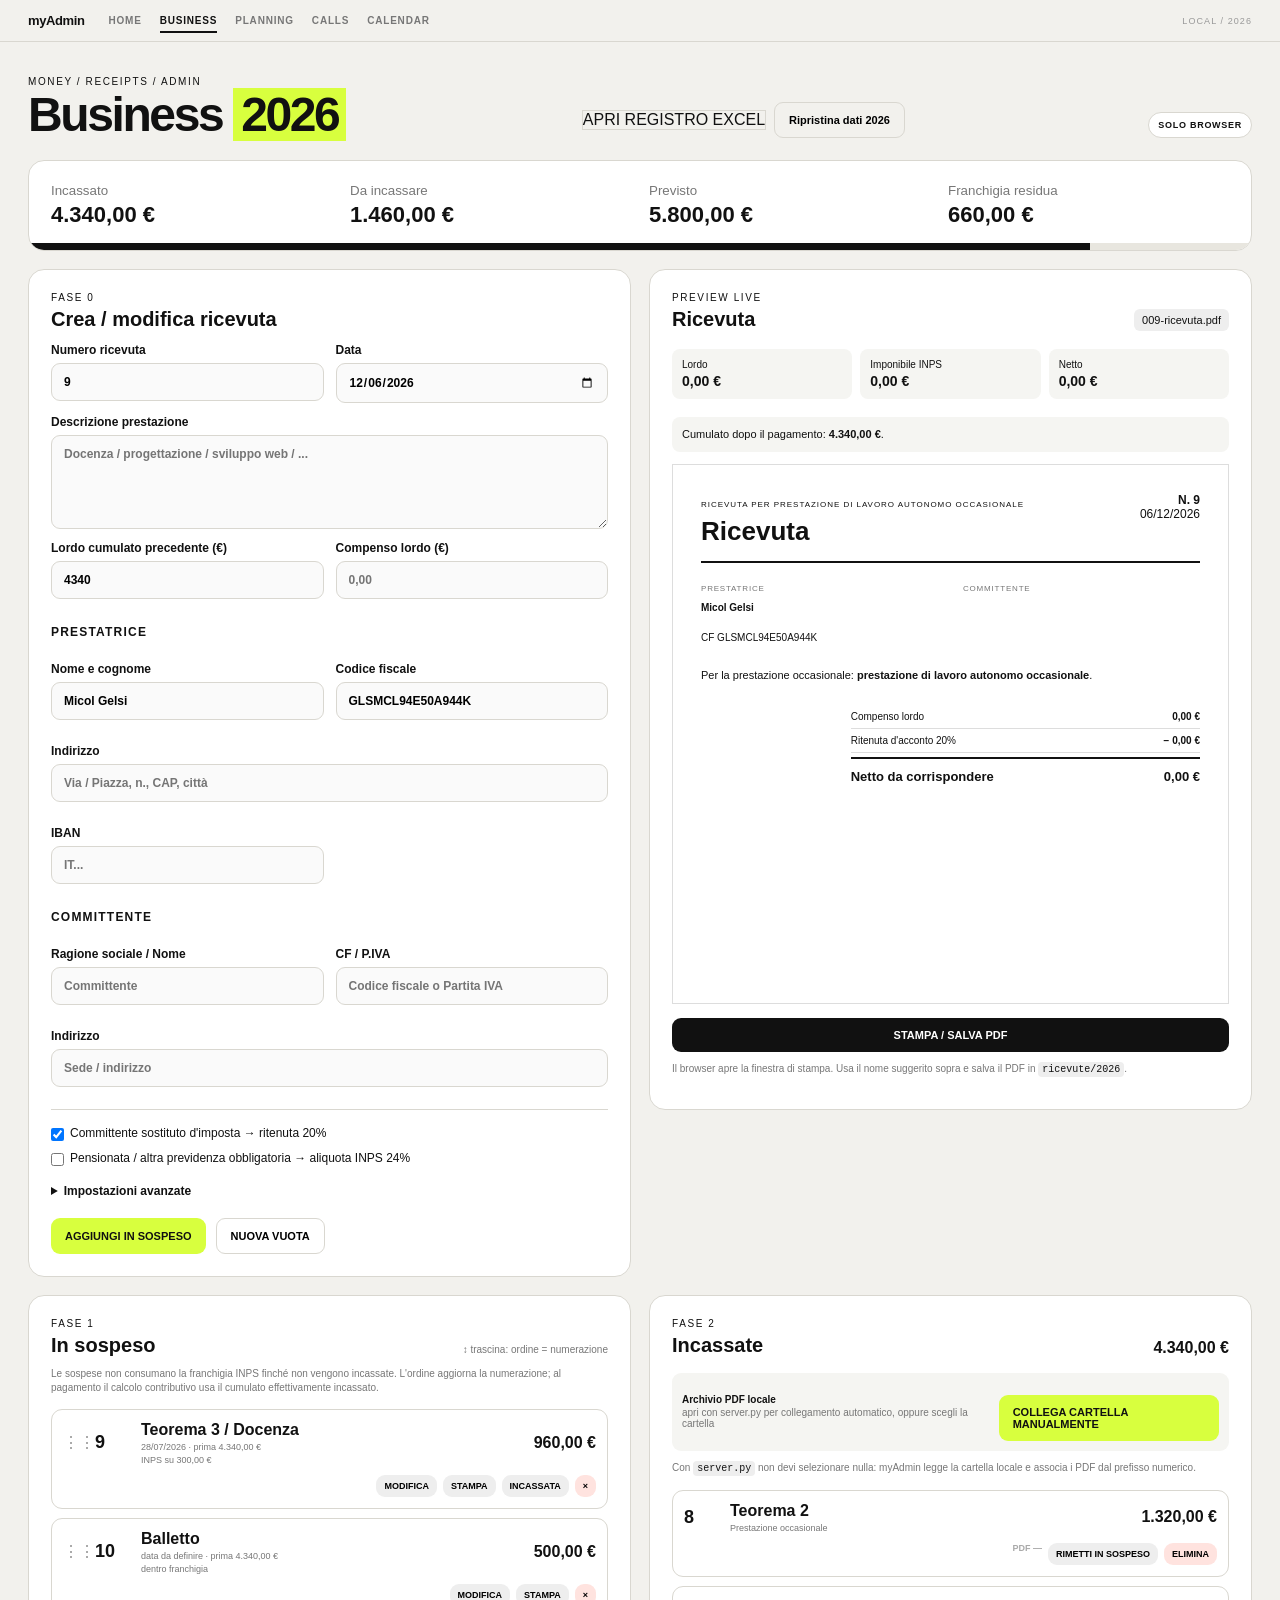
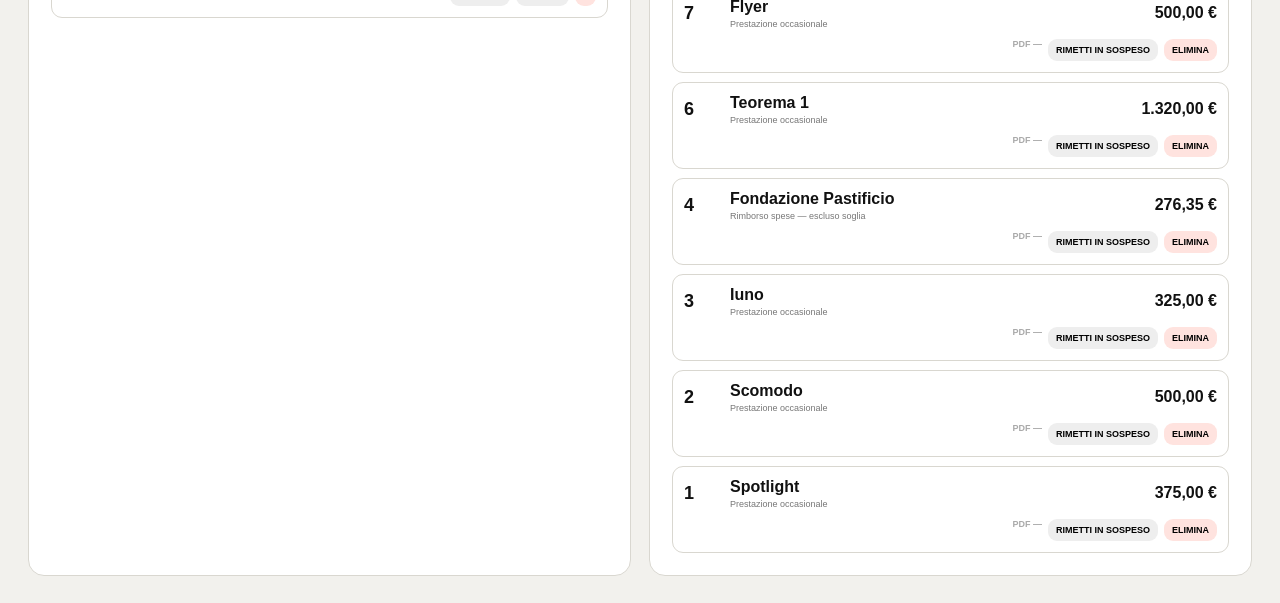
==== business.html @ 53867c33 "Load cash-basis INPS threshold fix" ====
<!doctype html>
<html lang="it">
<head><meta charset="utf-8"><meta name="viewport" content="width=device-width,initial-scale=1"><title>myAdmin — Business</title><link rel="stylesheet" href="style.css"><link rel="stylesheet" href="server.css"><link rel="stylesheet" href="print-fix.css"></head>
<body><main class="app"><header class="topbar page-intro"><div><p class="eyebrow">MONEY / RECEIPTS / ADMIN</p><h1>Business <span>2026</span></h1></div><div class="top-actions"><a class="ghost excel-link" href="/data/registro-2026.xlsx" target="_blank">APRI REGISTRO EXCEL</a><button id="resetYear" class="ghost">Ripristina dati 2026</button></div></header>
<section class="status-card four"><div><small>Incassato</small><strong id="statusPaid">€ 4.340,00</strong></div><div><small>Da incassare</small><strong id="statusPending">€ 1.460,00</strong></div><div><small>Previsto</small><strong id="statusProjected">€ 5.800,00</strong></div><div><small>Franchigia residua</small><strong id="statusResiduo">€ 660,00</strong></div><div class="progress"><i id="progressBar"></i></div></section>
<section class="workspace"><section class="panel form-panel"><div class="section-head"><div><p class="eyebrow">FASE 0</p><h2>Crea / modifica ricevuta</h2></div></div><div class="grid two"><label>Numero ricevuta<input id="numero" type="number" readonly></label><label>Data<input id="data" type="date"></label></div><label>Descrizione prestazione<textarea id="descrizione" rows="5" placeholder="Docenza / progettazione / sviluppo web / ..."></textarea></label><div class="grid two"><label>Lordo cumulato precedente (€)<input id="cumulato" readonly></label><label>Compenso lordo (€)<input id="lordo" inputmode="decimal" placeholder="0,00"></label></div><h3>Prestatrice</h3><div class="grid two"><label>Nome e cognome<input id="mioNome" value="Micol Gelsi"></label><label>Codice fiscale<input id="mioCf" value="GLSMCL94E50A944K"></label><label class="span2">Indirizzo<input id="mioIndirizzo" placeholder="Via / Piazza, n., CAP, città"></label><label>IBAN<input id="iban" placeholder="IT..."></label></div><h3>Committente</h3><div class="grid two"><label>Ragione sociale / Nome<input id="clienteNome" placeholder="Committente"></label><label>CF / P.IVA<input id="clienteCf" placeholder="Codice fiscale o Partita IVA"></label><label class="span2">Indirizzo<input id="clienteIndirizzo" placeholder="Sede / indirizzo"></label></div><div class="switches"><label class="check"><input id="sostituto" type="checkbox" checked><span>Committente sostituto d'imposta → ritenuta 20%</span></label><label class="check"><input id="altraCopertura" type="checkbox"><span>Pensionata / altra previdenza obbligatoria → aliquota INPS 24%</span></label></div><details><summary>Impostazioni avanzate</summary><div class="grid two advanced"><label>Franchigia annua (€)<input id="franchigia" value="5000"></label><label>Aliquota INPS ordinaria (%)<input id="aliquota" value="33,72"></label><label>Quota lavoratrice<select id="quotaLavoratore"><option value="0.3333333333">1/3</option></select></label><label>Ritenuta (%)<input id="ritenutaPerc" value="20"></label></div></details><div class="form-actions"><button id="savePendingBtn" class="secondary">AGGIUNGI IN SOSPESO</button><button id="clearFormBtn" class="ghost">NUOVA VUOTA</button></div></section><aside class="panel preview-panel"><div class="section-head"><div><p class="eyebrow">PREVIEW LIVE</p><h2>Ricevuta</h2></div><span id="suggestedFilename" class="filename"></span></div><div class="calc-strip"><span>Lordo <b id="rLordo">€ 0,00</b></span><span>Imponibile INPS <b id="rImponibile">€ 0,00</b></span><span>Netto <b id="rNetto">€ 0,00</b></span></div><div id="warning" class="warning"></div><div id="receiptPreview" class="receipt-mini"></div><button id="printReceiptBtn" class="primary wide">STAMPA / SALVA PDF</button><p class="microcopy">Il browser apre la finestra di stampa. Usa il nome suggerito sopra e salva il PDF in <code>ricevute/2026</code>.</p></aside></section>
<section class="pipeline"><section class="panel stage-panel"><div class="section-head"><div><p class="eyebrow">FASE 1</p><h2>In sospeso</h2></div><span class="drag-help">↕ trascina: ordine = numerazione</span></div><p class="archive-note">Le sospese non consumano la franchigia INPS finché non vengono incassate. L'ordine aggiorna la numerazione; al pagamento il calcolo contributivo usa il cumulato effettivamente incassato.</p><div id="pendingList" class="pending-list"></div></section><section class="panel stage-panel"><div class="section-head"><div><p class="eyebrow">FASE 2</p><h2>Incassate</h2></div><strong id="totaleRegistro">€ 4.340,00</strong></div><div class="local-pdf-bar"><div><b>Archivio PDF locale</b><span id="pdfFolderStatus">ricerca automatica in ricevute/2026…</span></div><label class="folder-button">COLLEGA CARTELLA MANUALMENTE<input id="pdfFolderInput" type="file" accept="application/pdf,.pdf" webkitdirectory directory multiple hidden></label></div><p class="archive-note">Con <code>server.py</code> non devi selezionare nulla: myAdmin legge la cartella locale e associa i PDF dal prefisso numerico.</p><div id="paidList" class="paid-list"></div></section></section></main><section id="printView" class="print-view"><article id="printPaper"></article></section><script src="nav.js"></script><script src="app.js"></script><script src="fiscal-fix.js"></script><script src="pdf-local.js"></script></body></html>
---- style.css ----
:root{--bg:#f2f1ed;--paper:#fff;--ink:#111;--muted:#777;--line:#d9d7d0;--acid:#d8ff3e;--danger:#ff5b4d}*{box-sizing:border-box}body{margin:0;background:var(--bg);color:var(--ink);font-family:Arial,Helvetica,sans-serif}button,input,textarea,select{font:inherit}.global-nav{position:sticky;top:0;z-index:100;display:grid;grid-template-columns:auto 1fr auto;align-items:center;gap:24px;padding:13px 28px;border-bottom:1px solid var(--line);background:rgba(242,241,237,.96);backdrop-filter:blur(14px)}.global-brand{font-size:13px;font-weight:900;letter-spacing:-.03em;color:var(--ink);text-decoration:none}.global-nav nav{display:flex;gap:18px}.global-nav nav a{position:relative;color:#777;text-decoration:none;font-size:10px;font-weight:800;letter-spacing:.08em}.global-nav nav a:hover,.global-nav nav a.active{color:#111}.global-nav nav a.active:after{content:"";position:absolute;left:0;right:0;bottom:-7px;height:2px;background:#111}.global-status{font-size:9px;color:#999;letter-spacing:.12em}.app{max-width:1380px;margin:auto;padding:28px}.topbar,.section-head{display:flex;justify-content:space-between;align-items:flex-end;gap:20px}.topbar{margin-bottom:22px}.page-intro{padding-top:6px}.eyebrow{font-size:10px;letter-spacing:.16em;margin:0 0 5px}.topbar h1{font-size:48px;line-height:.95;margin:0;letter-spacing:-.05em}.topbar h1 span{background:var(--acid);padding:0 8px}h2{font-size:20px;margin:0}h3{font-size:12px;text-transform:uppercase;letter-spacing:.1em;margin:26px 0 11px}.panel,.status-card{background:var(--paper);border:1px solid var(--line);border-radius:16px;padding:22px}.status-card{display:grid;grid-template-columns:repeat(4,1fr);gap:18px;margin-bottom:18px;position:relative;overflow:hidden}.status-card small{display:block;color:var(--muted);margin-bottom:4px}.status-card strong{font-size:22px}.progress{position:absolute;left:0;right:0;bottom:0;height:7px;background:#e8e6df}.progress i{display:block;height:100%;background:#111}.workspace{display:grid;grid-template-columns:1fr 1fr;gap:18px;align-items:start}.pipeline{display:grid;grid-template-columns:1fr 1fr;gap:18px;margin-top:18px}.grid{display:grid;gap:12px}.grid.two{grid-template-columns:1fr 1fr}.span2{grid-column:1/-1}label{display:flex;flex-direction:column;gap:6px;font-size:12px;font-weight:700;margin-top:12px}input,textarea,select{width:100%;border:1px solid var(--line);border-radius:9px;background:#fafafa;padding:11px 12px;outline:none}input:focus,textarea:focus,select:focus{border-color:#111;background:#fff}.switches{display:grid;gap:10px;margin-top:22px;padding-top:16px;border-top:1px solid var(--line)}.check{flex-direction:row;align-items:flex-start;font-weight:400;margin:0}.check input{width:auto;margin:2px 0 0}details{margin-top:18px}summary{cursor:pointer;font-size:12px;font-weight:700}.advanced{margin-top:12px}.form-actions{display:flex;gap:10px;margin-top:20px}button,.folder-button{border:0;border-radius:9px;padding:11px 14px;cursor:pointer;font-weight:800;font-size:11px}.primary{background:#111;color:#fff}.secondary,.folder-button{background:var(--acid);color:#111}.ghost{background:transparent;border:1px solid var(--line)}.wide{width:100%;margin-top:14px}.filename{font-size:11px;background:#eee;padding:5px 8px;border-radius:6px}.calc-strip{display:grid;grid-template-columns:repeat(3,1fr);gap:8px;margin:18px 0}.calc-strip span{background:#f5f5f2;border-radius:8px;padding:10px;font-size:10px}.calc-strip b{display:block;font-size:14px;margin-top:3px}.warning{font-size:11px;line-height:1.4;background:#f5f5f2;padding:10px;border-radius:8px;margin-bottom:12px}.warning.attention{background:#fff0ee}.receipt-mini{background:#fff;border:1px solid #ddd;min-height:540px;padding:28px;transform-origin:top left}.receipt-mini .r-head h1{font-size:26px}.r-head{display:flex;justify-content:space-between;gap:30px;border-bottom:2px solid #111;padding-bottom:14px;margin-bottom:20px}.r-head small{font-size:8px;letter-spacing:.12em}.r-head h1{margin:5px 0 0}.r-head .num{text-align:right;font-size:12px}.r-columns{display:grid;grid-template-columns:1fr 1fr;gap:25px;margin-bottom:22px}.r-box{font-size:10px;line-height:1.5}.r-box small{display:block;color:#777;text-transform:uppercase;font-size:8px;letter-spacing:.1em;margin-bottom:5px}.r-desc{font-size:11px;line-height:1.5;margin:22px 0}.r-calc{margin-left:auto;width:70%;font-size:10px}.r-row{display:flex;justify-content:space-between;gap:16px;padding:6px 0;border-bottom:1px solid #ddd}.r-row.total{font-size:13px;font-weight:700;border-top:2px solid #111;border-bottom:0;margin-top:4px;padding-top:10px}.r-note{margin-top:28px;font-size:9px;line-height:1.45;color:#444}.r-sign{margin-top:45px;display:flex;justify-content:flex-end}.r-sign div{width:200px;border-top:1px solid #111;padding-top:7px;text-align:center;font-size:9px}.microcopy,.archive-note,.drag-help{font-size:10px;color:var(--muted);line-height:1.4}.microcopy code,.archive-note code{background:#eee;color:#111;padding:2px 4px;border-radius:4px}.stage-panel{min-height:420px}.pending-list,.paid-list{display:grid;gap:9px;margin-top:14px}.flow-card{display:grid;grid-template-columns:22px 36px minmax(0,1fr) auto;gap:10px;align-items:center;border:1px solid var(--line);border-radius:11px;padding:11px;background:#fff}.paid-card{grid-template-columns:36px minmax(0,1fr) auto}.drag-handle{cursor:grab;color:#999}.flow-num{font-size:18px;font-weight:900}.flow-main{min-width:0}.flow-main b,.flow-main small{display:block}.flow-main small{font-size:9px;color:var(--muted);margin-top:3px;white-space:nowrap;overflow:hidden;text-overflow:ellipsis}.flow-money{font-weight:900}.flow-actions{grid-column:3/-1;display:flex;flex-wrap:wrap;justify-content:flex-end;gap:6px}.paid-card .flow-actions{grid-column:2/-1}.mini{padding:6px 8px;font-size:9px;background:#eee}.mini.danger{background:#ffe3df}.dragging{opacity:.4}.local-pdf-bar{display:flex;justify-content:space-between;align-items:center;gap:15px;margin:16px 0 8px;padding:10px;background:#f5f5f2;border-radius:9px}.local-pdf-bar b,.local-pdf-bar span{display:block;font-size:10px}.local-pdf-bar span{color:var(--muted);margin-top:2px}.pdf-slot,.pdf-link{font-size:9px;font-weight:800}.pdf-link{display:inline-block;background:var(--acid);color:#111;text-decoration:none;border-radius:6px;padding:6px 8px}.missing{color:#aaa}.print-view{display:none}.empty{color:var(--muted);font-size:11px}.home-app{min-height:calc(100vh - 45px);display:grid;grid-template-rows:auto 1fr}.home-hero{padding:64px 0 30px;max-width:1000px}.home-hero h1{font-size:clamp(64px,11vw,160px);line-height:.78;letter-spacing:-.075em;margin:0}.home-hero p{max-width:560px;font-size:15px;line-height:1.45;margin:28px 0 0;color:#555}.home-grid{display:grid;grid-template-columns:1fr 1fr;gap:16px;align-items:stretch}.home-card{min-height:270px;background:#fff;border:1px solid var(--line);border-radius:18px;padding:22px;display:flex;flex-direction:column;justify-content:space-between}.home-card h2{font-size:34px;letter-spacing:-.04em}.home-card p{font-size:13px;line-height:1.45;color:#555}.home-card-links{display:flex;gap:8px;flex-wrap:wrap}.home-card-links a{color:#111;text-decoration:none;border:1px solid var(--line);border-radius:999px;padding:7px 10px;font-size:9px;font-weight:800}.oracle{background:#111;color:#fff}.oracle .eyebrow,.oracle p{color:#b9b9b9}.oracle-quote{font-size:28px!important;line-height:1.1!important;letter-spacing:-.035em;color:#fff!important;max-width:720px}.oracle button{align-self:flex-start;background:var(--acid);color:#111}.oracle-note{font-size:9px!important}.home-wide{grid-column:1/-1;min-height:220px}@media(max-width:1000px){.workspace,.pipeline{grid-template-columns:1fr}.status-card{grid-template-columns:1fr 1fr}.global-nav{grid-template-columns:1fr auto}.global-status{display:none}.home-grid{grid-template-columns:1fr}.home-wide{grid-column:auto}}@media(max-width:650px){.app{padding:14px}.global-nav{padding:12px 14px;gap:12px}.global-nav nav{gap:10px;overflow:auto}.global-nav nav a{font-size:9px}.grid.two,.status-card{grid-template-columns:1fr}.topbar h1{font-size:38px}.flow-card,.paid-card{grid-template-columns:26px 1fr auto}.drag-handle{display:none}.flow-actions,.paid-card .flow-actions{grid-column:1/-1;justify-content:flex-start}.r-columns{grid-template-columns:1fr}.r-calc{width:100%}.home-hero{padding-top:38px}.home-hero h1{font-size:68px}.oracle-quote{font-size:22px!important}}@media print{body *{visibility:hidden!important}.print-view,.print-view *{visibility:visible!important}.print-view{display:block!important;position:absolute;inset:0;background:#fff}.print-view #printPaper{width:210mm;min-height:297mm;padding:20mm;margin:0 auto;background:#fff}.print-view .r-head h1{font-size:30px}.print-view .r-box{font-size:12px}.print-view .r-desc{font-size:13px}.print-view .r-calc{font-size:12px}.print-view .r-note{font-size:10px}@page{size:A4;margin:0}}
---- server.css ----
.top-actions{display:flex;align-items:center;gap:8px;flex-wrap:wrap}.excel-link{display:inline-flex;align-items:center;text-decoration:none;color:inherit}.server-badge{display:inline-flex;align-items:center;margin-left:8px;padding:7px 9px;border:1px solid var(--line,#d9d7d0);border-radius:999px;font-size:9px;font-weight:800;letter-spacing:.08em;background:#fff}.server-badge.online{background:var(--acid,#d8ff3e);border-color:#111}.folder-button.fallback-only{opacity:.55}@media(max-width:800px){.topbar{align-items:flex-start;gap:14px}.top-actions{justify-content:flex-end}.excel-link{font-size:10px}}
---- print-fix.css ----
@media print {
  html,
  body {
    width: 210mm !important;
    min-height: 0 !important;
    height: auto !important;
    margin: 0 !important;
    padding: 0 !important;
    background: #fff !important;
    overflow: visible !important;
  }

  /* In stampa deve esistere nel layout SOLO la ricevuta. */
  body > * {
    display: none !important;
  }

  body > .print-view {
    display: block !important;
    visibility: visible !important;
    position: static !important;
    width: 210mm !important;
    margin: 0 !important;
    padding: 0 !important;
    background: #fff !important;
  }

  .print-view,
  .print-view * {
    visibility: visible !important;
  }

  .print-view #printPaper {
    display: block !important;
    box-sizing: border-box !important;
    width: 210mm !important;
    min-height: 297mm !important;
    margin: 0 !important;
    padding: 20mm !important;
    background: #fff !important;
    page-break-before: avoid !important;
    page-break-after: avoid !important;
    break-before: avoid-page !important;
    break-after: avoid-page !important;
  }

  @page {
    size: A4;
    margin: 0;
  }
}
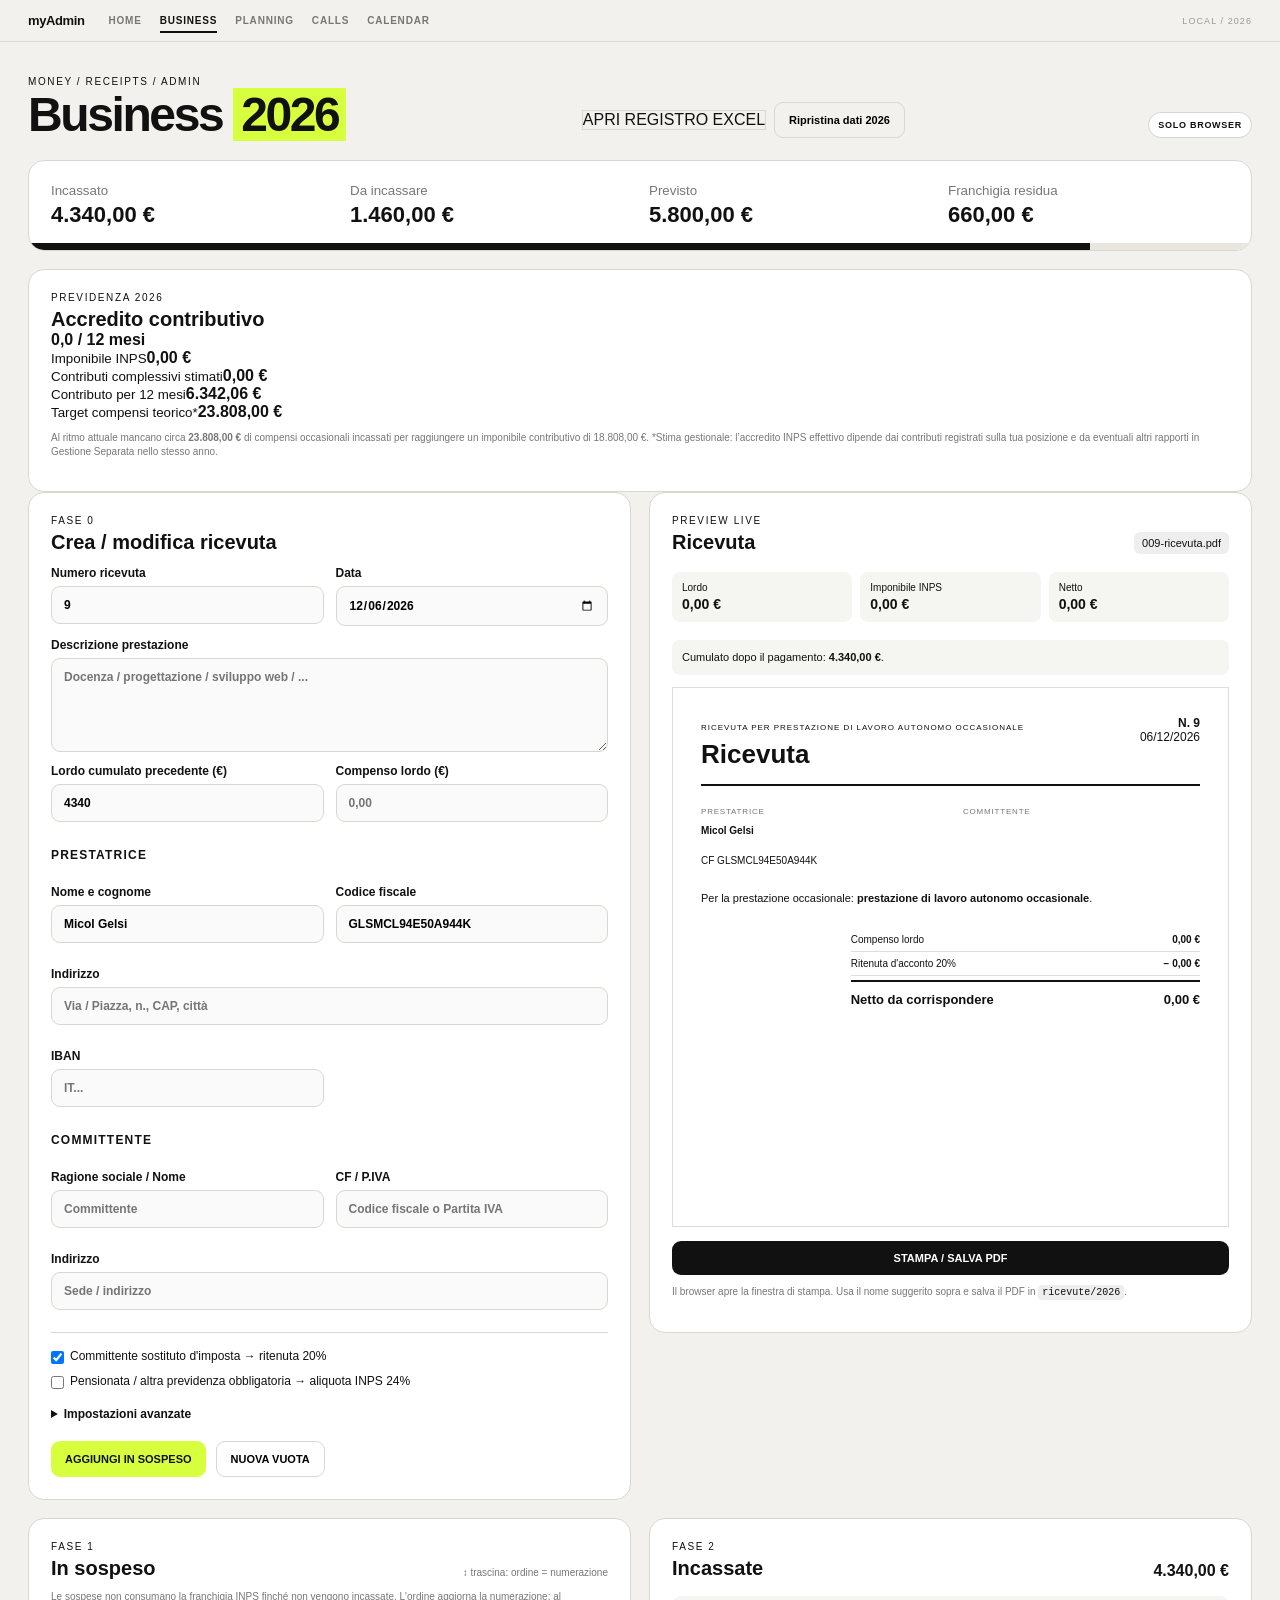
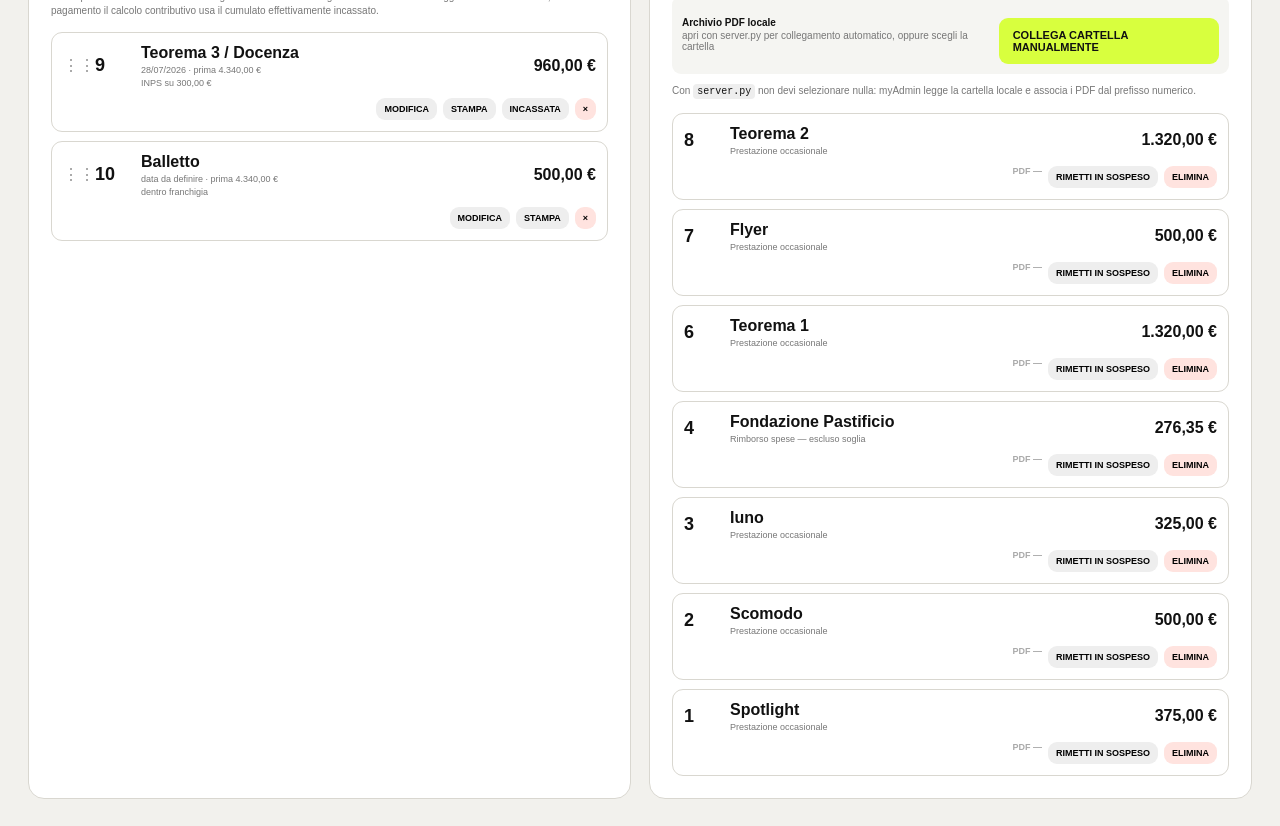
==== commit c8ed4251: "Show previdenza progress in Business" ====
--- a/business.html
+++ b/business.html
@@ -3,5 +3,6 @@
 <head><meta charset="utf-8"><meta name="viewport" content="width=device-width,initial-scale=1"><title>myAdmin — Business</title><link rel="stylesheet" href="style.css"><link rel="stylesheet" href="server.css"><link rel="stylesheet" href="print-fix.css"></head>
 <body><main class="app"><header class="topbar page-intro"><div><p class="eyebrow">MONEY / RECEIPTS / ADMIN</p><h1>Business <span>2026</span></h1></div><div class="top-actions"><a class="ghost excel-link" href="/data/registro-2026.xlsx" target="_blank">APRI REGISTRO EXCEL</a><button id="resetYear" class="ghost">Ripristina dati 2026</button></div></header>
 <section class="status-card four"><div><small>Incassato</small><strong id="statusPaid">€ 4.340,00</strong></div><div><small>Da incassare</small><strong id="statusPending">€ 1.460,00</strong></div><div><small>Previsto</small><strong id="statusProjected">€ 5.800,00</strong></div><div><small>Franchigia residua</small><strong id="statusResiduo">€ 660,00</strong></div><div class="progress"><i id="progressBar"></i></div></section>
+<section id="previdenza2026" class="panel previdenza-card"></section>
 <section class="workspace"><section class="panel form-panel"><div class="section-head"><div><p class="eyebrow">FASE 0</p><h2>Crea / modifica ricevuta</h2></div></div><div class="grid two"><label>Numero ricevuta<input id="numero" type="number" readonly></label><label>Data<input id="data" type="date"></label></div><label>Descrizione prestazione<textarea id="descrizione" rows="5" placeholder="Docenza / progettazione / sviluppo web / ..."></textarea></label><div class="grid two"><label>Lordo cumulato precedente (€)<input id="cumulato" readonly></label><label>Compenso lordo (€)<input id="lordo" inputmode="decimal" placeholder="0,00"></label></div><h3>Prestatrice</h3><div class="grid two"><label>Nome e cognome<input id="mioNome" value="Micol Gelsi"></label><label>Codice fiscale<input id="mioCf" value="GLSMCL94E50A944K"></label><label class="span2">Indirizzo<input id="mioIndirizzo" placeholder="Via / Piazza, n., CAP, città"></label><label>IBAN<input id="iban" placeholder="IT..."></label></div><h3>Committente</h3><div class="grid two"><label>Ragione sociale / Nome<input id="clienteNome" placeholder="Committente"></label><label>CF / P.IVA<input id="clienteCf" placeholder="Codice fiscale o Partita IVA"></label><label class="span2">Indirizzo<input id="clienteIndirizzo" placeholder="Sede / indirizzo"></label></div><div class="switches"><label class="check"><input id="sostituto" type="checkbox" checked><span>Committente sostituto d'imposta → ritenuta 20%</span></label><label class="check"><input id="altraCopertura" type="checkbox"><span>Pensionata / altra previdenza obbligatoria → aliquota INPS 24%</span></label></div><details><summary>Impostazioni avanzate</summary><div class="grid two advanced"><label>Franchigia annua (€)<input id="franchigia" value="5000"></label><label>Aliquota INPS ordinaria (%)<input id="aliquota" value="33,72"></label><label>Quota lavoratrice<select id="quotaLavoratore"><option value="0.3333333333">1/3</option></select></label><label>Ritenuta (%)<input id="ritenutaPerc" value="20"></label></div></details><div class="form-actions"><button id="savePendingBtn" class="secondary">AGGIUNGI IN SOSPESO</button><button id="clearFormBtn" class="ghost">NUOVA VUOTA</button></div></section><aside class="panel preview-panel"><div class="section-head"><div><p class="eyebrow">PREVIEW LIVE</p><h2>Ricevuta</h2></div><span id="suggestedFilename" class="filename"></span></div><div class="calc-strip"><span>Lordo <b id="rLordo">€ 0,00</b></span><span>Imponibile INPS <b id="rImponibile">€ 0,00</b></span><span>Netto <b id="rNetto">€ 0,00</b></span></div><div id="warning" class="warning"></div><div id="receiptPreview" class="receipt-mini"></div><button id="printReceiptBtn" class="primary wide">STAMPA / SALVA PDF</button><p class="microcopy">Il browser apre la finestra di stampa. Usa il nome suggerito sopra e salva il PDF in <code>ricevute/2026</code>.</p></aside></section>
-<section class="pipeline"><section class="panel stage-panel"><div class="section-head"><div><p class="eyebrow">FASE 1</p><h2>In sospeso</h2></div><span class="drag-help">↕ trascina: ordine = numerazione</span></div><p class="archive-note">Le sospese non consumano la franchigia INPS finché non vengono incassate. L'ordine aggiorna la numerazione; al pagamento il calcolo contributivo usa il cumulato effettivamente incassato.</p><div id="pendingList" class="pending-list"></div></section><section class="panel stage-panel"><div class="section-head"><div><p class="eyebrow">FASE 2</p><h2>Incassate</h2></div><strong id="totaleRegistro">€ 4.340,00</strong></div><div class="local-pdf-bar"><div><b>Archivio PDF locale</b><span id="pdfFolderStatus">ricerca automatica in ricevute/2026…</span></div><label class="folder-button">COLLEGA CARTELLA MANUALMENTE<input id="pdfFolderInput" type="file" accept="application/pdf,.pdf" webkitdirectory directory multiple hidden></label></div><p class="archive-note">Con <code>server.py</code> non devi selezionare nulla: myAdmin legge la cartella locale e associa i PDF dal prefisso numerico.</p><div id="paidList" class="paid-list"></div></section></section></main><section id="printView" class="print-view"><article id="printPaper"></article></section><script src="nav.js"></script><script src="app.js"></script><script src="fiscal-fix.js"></script><script src="pdf-local.js"></script></body></html>+<section class="pipeline"><section class="panel stage-panel"><div class="section-head"><div><p class="eyebrow">FASE 1</p><h2>In sospeso</h2></div><span class="drag-help">↕ trascina: ordine = numerazione</span></div><p class="archive-note">Le sospese non consumano la franchigia INPS finché non vengono incassate. L'ordine aggiorna la numerazione; al pagamento il calcolo contributivo usa il cumulato effettivamente incassato.</p><div id="pendingList" class="pending-list"></div></section><section class="panel stage-panel"><div class="section-head"><div><p class="eyebrow">FASE 2</p><h2>Incassate</h2></div><strong id="totaleRegistro">€ 4.340,00</strong></div><div class="local-pdf-bar"><div><b>Archivio PDF locale</b><span id="pdfFolderStatus">ricerca automatica in ricevute/2026…</span></div><label class="folder-button">COLLEGA CARTELLA MANUALMENTE<input id="pdfFolderInput" type="file" accept="application/pdf,.pdf" webkitdirectory directory multiple hidden></label></div><p class="archive-note">Con <code>server.py</code> non devi selezionare nulla: myAdmin legge la cartella locale e associa i PDF dal prefisso numerico.</p><div id="paidList" class="paid-list"></div></section></section></main><section id="printView" class="print-view"><article id="printPaper"></article></section><script src="nav.js"></script><script src="app.js"></script><script src="fiscal-fix.js"></script><script src="previdenza.js"></script><script src="pdf-local.js"></script></body></html>
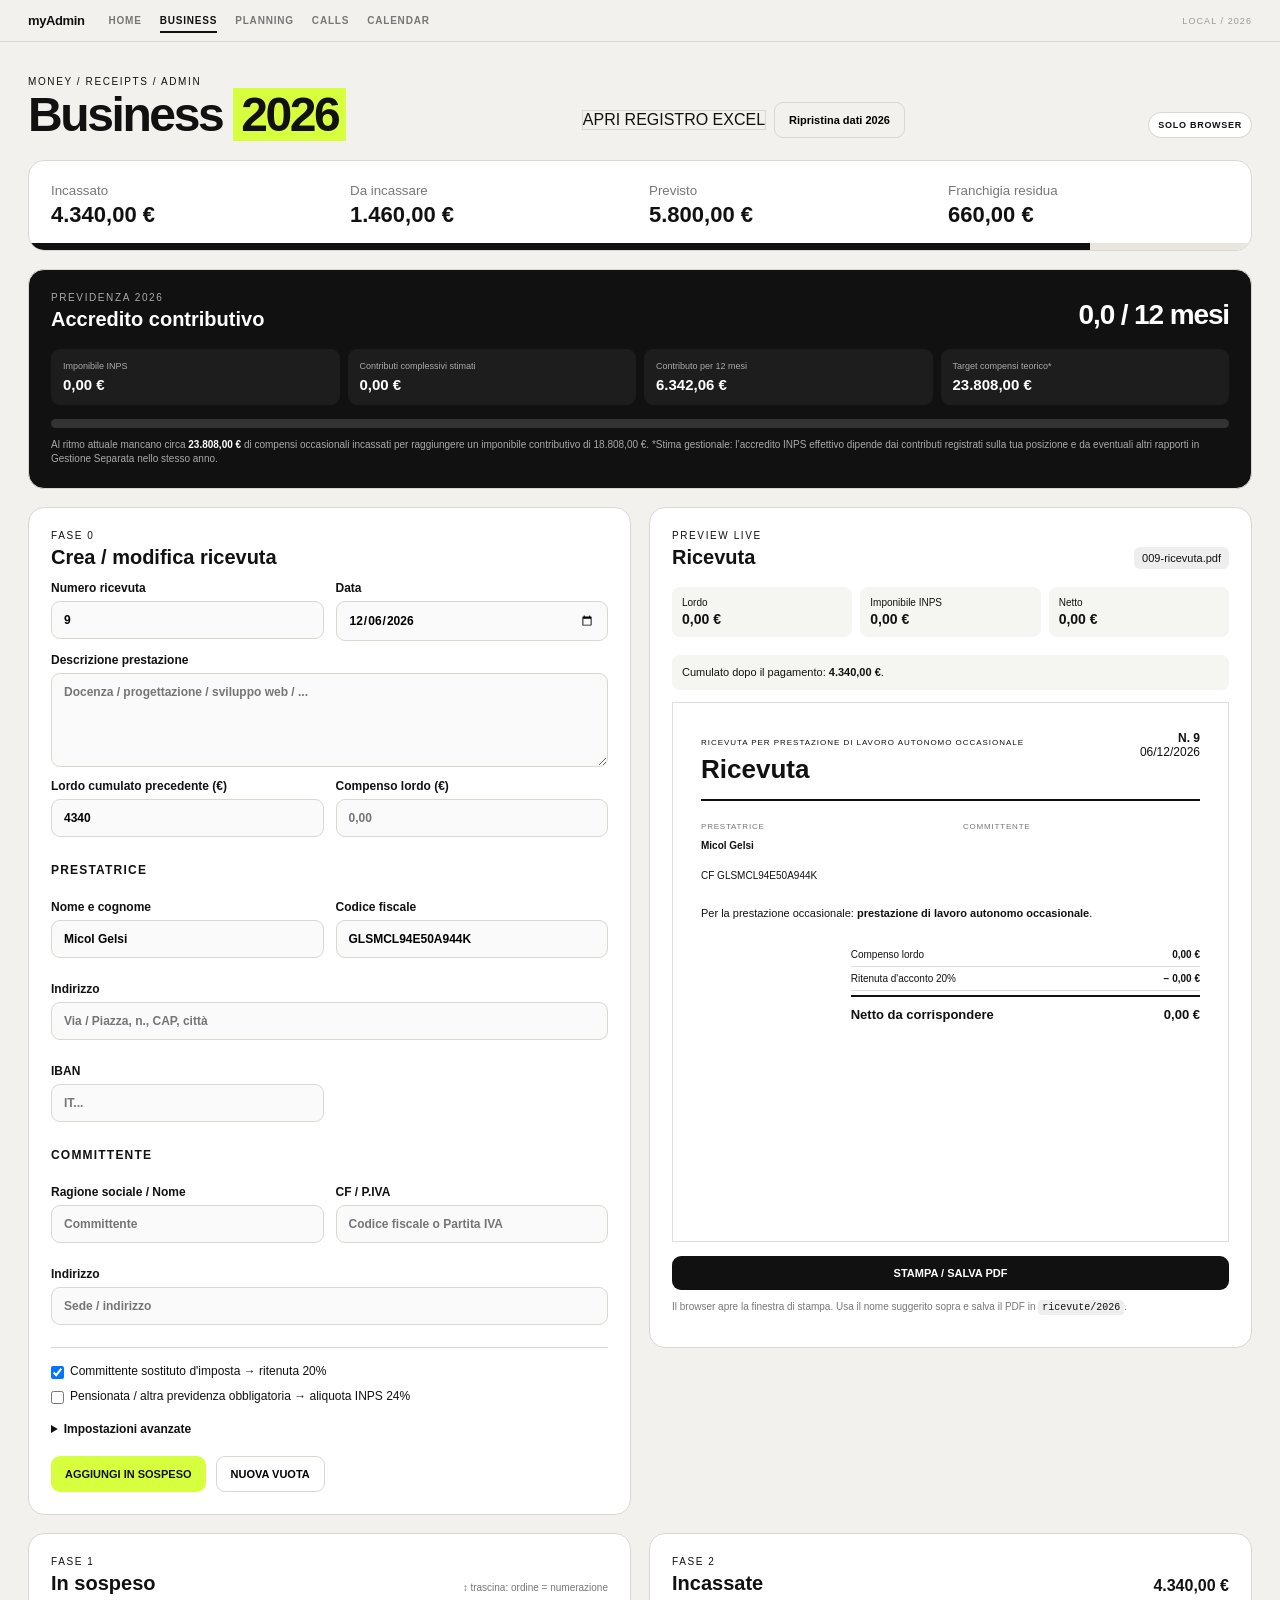
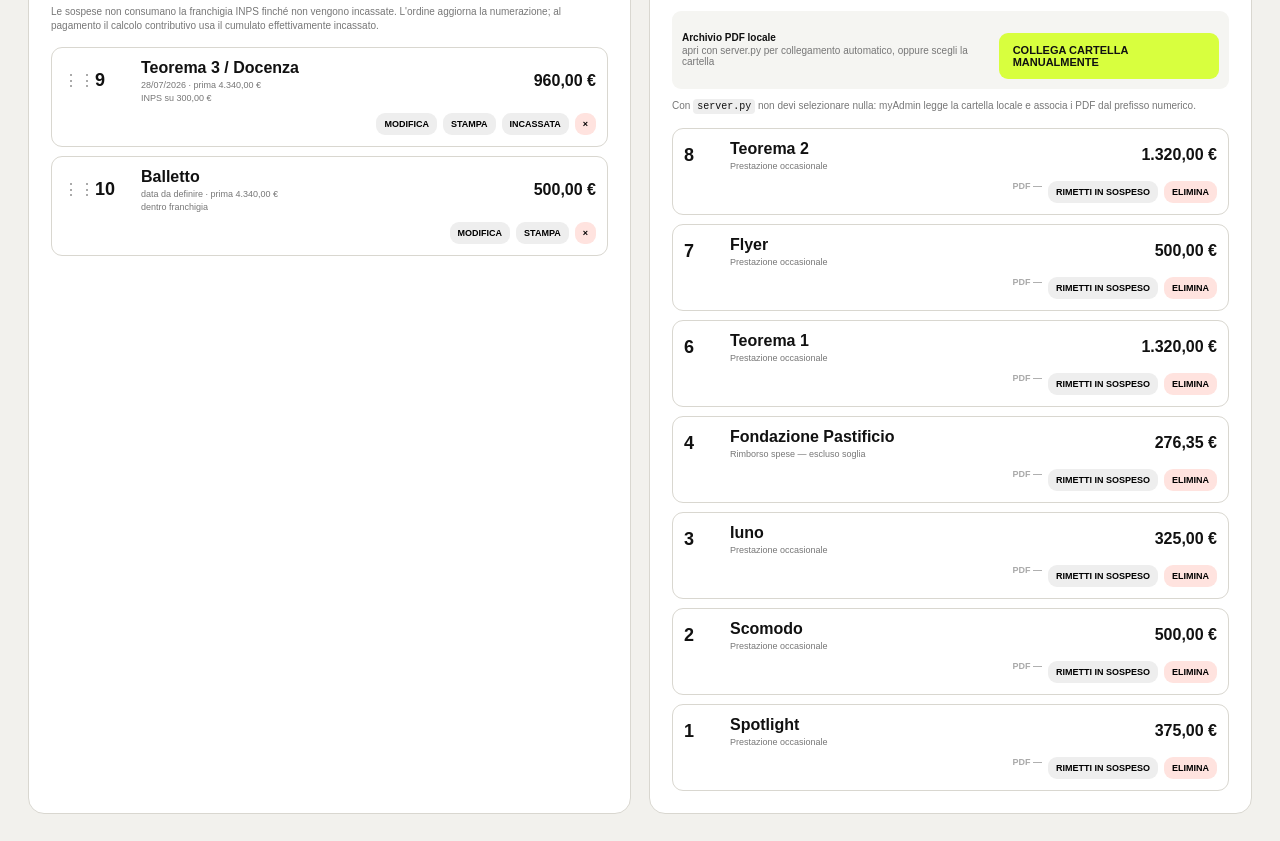
==== commit 4a13701f: "Load previdenza dashboard styles" ====
--- a/business.html
+++ b/business.html
@@ -1,6 +1,6 @@
 <!doctype html>
 <html lang="it">
-<head><meta charset="utf-8"><meta name="viewport" content="width=device-width,initial-scale=1"><title>myAdmin — Business</title><link rel="stylesheet" href="style.css"><link rel="stylesheet" href="server.css"><link rel="stylesheet" href="print-fix.css"></head>
+<head><meta charset="utf-8"><meta name="viewport" content="width=device-width,initial-scale=1"><title>myAdmin — Business</title><link rel="stylesheet" href="style.css"><link rel="stylesheet" href="server.css"><link rel="stylesheet" href="previdenza.css"><link rel="stylesheet" href="print-fix.css"></head>
 <body><main class="app"><header class="topbar page-intro"><div><p class="eyebrow">MONEY / RECEIPTS / ADMIN</p><h1>Business <span>2026</span></h1></div><div class="top-actions"><a class="ghost excel-link" href="/data/registro-2026.xlsx" target="_blank">APRI REGISTRO EXCEL</a><button id="resetYear" class="ghost">Ripristina dati 2026</button></div></header>
 <section class="status-card four"><div><small>Incassato</small><strong id="statusPaid">€ 4.340,00</strong></div><div><small>Da incassare</small><strong id="statusPending">€ 1.460,00</strong></div><div><small>Previsto</small><strong id="statusProjected">€ 5.800,00</strong></div><div><small>Franchigia residua</small><strong id="statusResiduo">€ 660,00</strong></div><div class="progress"><i id="progressBar"></i></div></section>
 <section id="previdenza2026" class="panel previdenza-card"></section>
--- a/previdenza.css
+++ b/previdenza.css
@@ -0,0 +1 @@
+.previdenza-card{margin-bottom:18px;background:#111;color:#fff}.previdenza-head{display:flex;justify-content:space-between;align-items:flex-end;gap:18px}.previdenza-head .eyebrow{color:#aaa}.previdenza-head strong{font-size:28px;letter-spacing:-.04em}.previdenza-grid{display:grid;grid-template-columns:repeat(4,1fr);gap:8px;margin-top:18px}.previdenza-grid>div{background:#1d1d1d;border-radius:9px;padding:12px}.previdenza-grid small,.previdenza-grid b{display:block}.previdenza-grid small{font-size:9px;color:#aaa;margin-bottom:5px}.previdenza-grid b{font-size:15px}.previdenza-progress{height:9px;background:#333;border-radius:999px;overflow:hidden;margin:14px 0 8px}.previdenza-progress i{display:block;height:100%;background:var(--acid);border-radius:inherit}.previdenza-card .archive-note{color:#aaa;margin-bottom:0}.previdenza-card .archive-note b{color:#fff}@media(max-width:800px){.previdenza-grid{grid-template-columns:1fr 1fr}}@media(max-width:520px){.previdenza-head{align-items:flex-start;flex-direction:column}.previdenza-grid{grid-template-columns:1fr}}
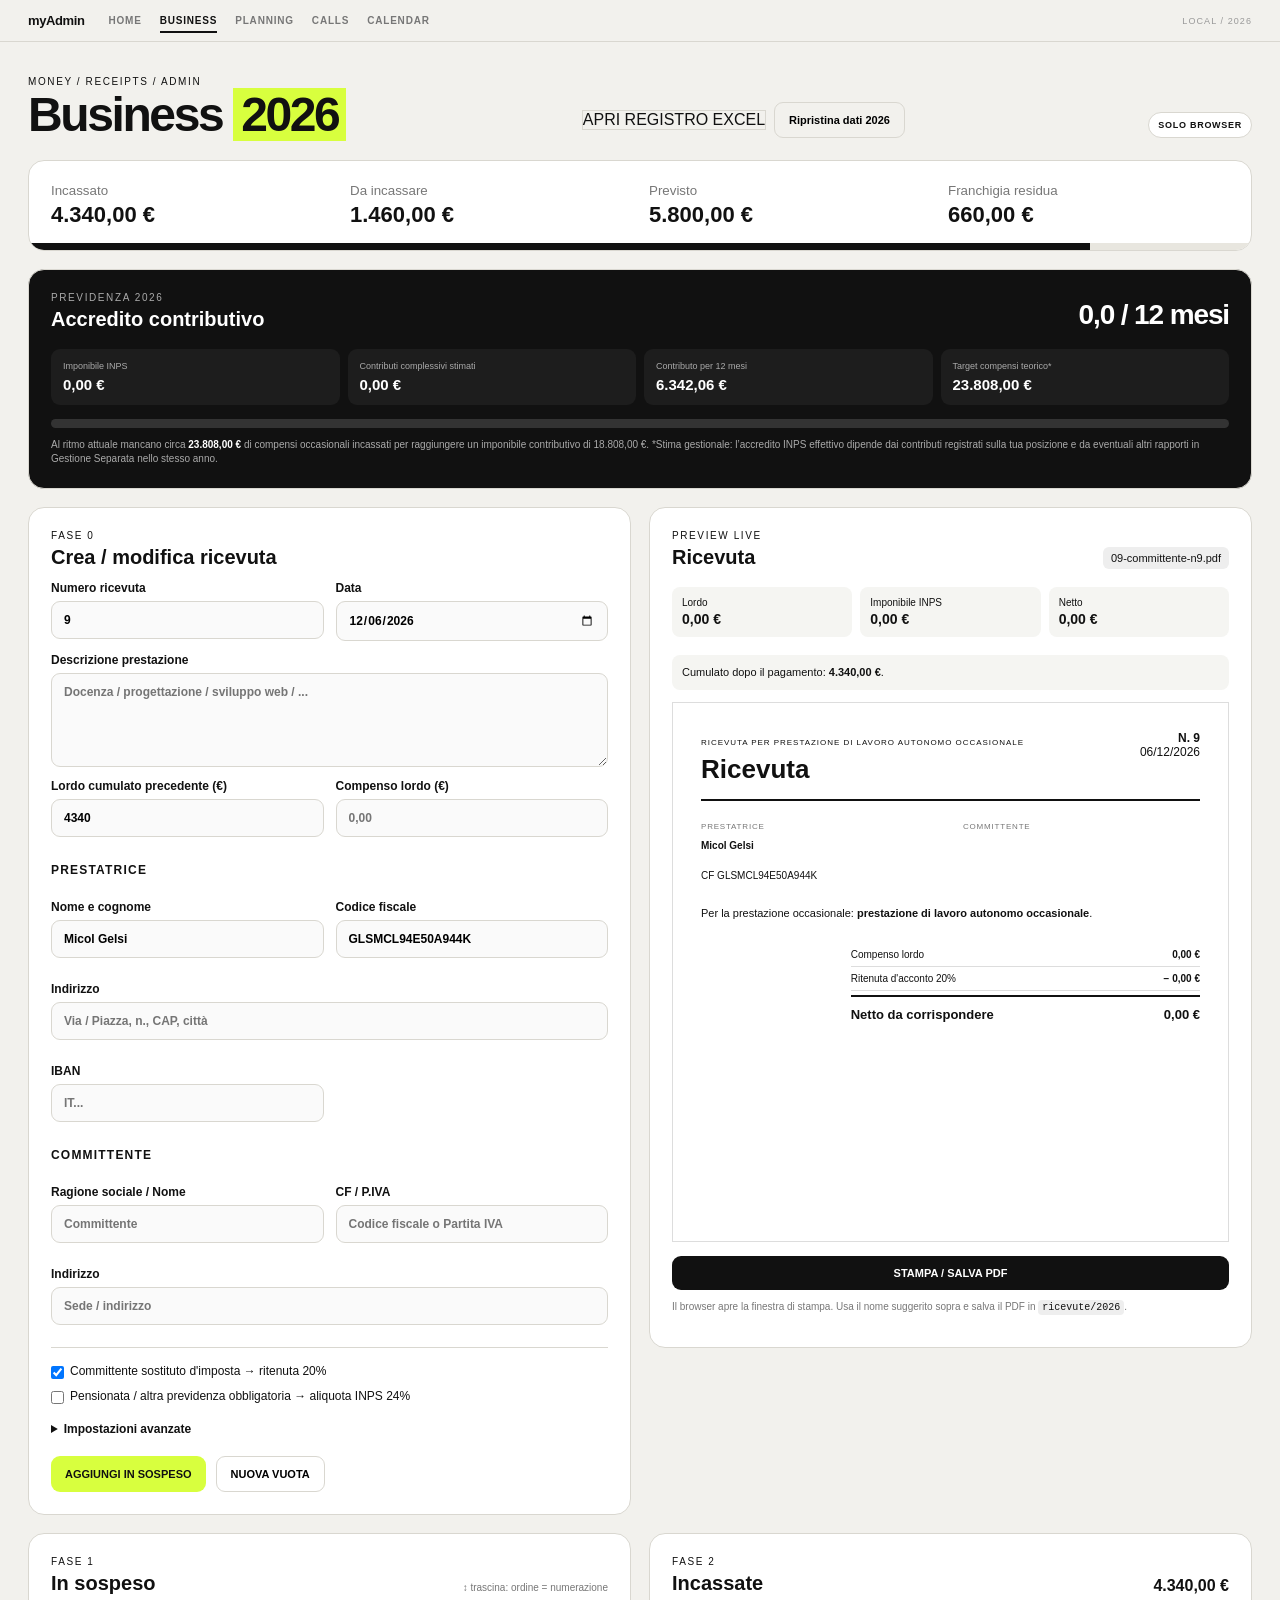
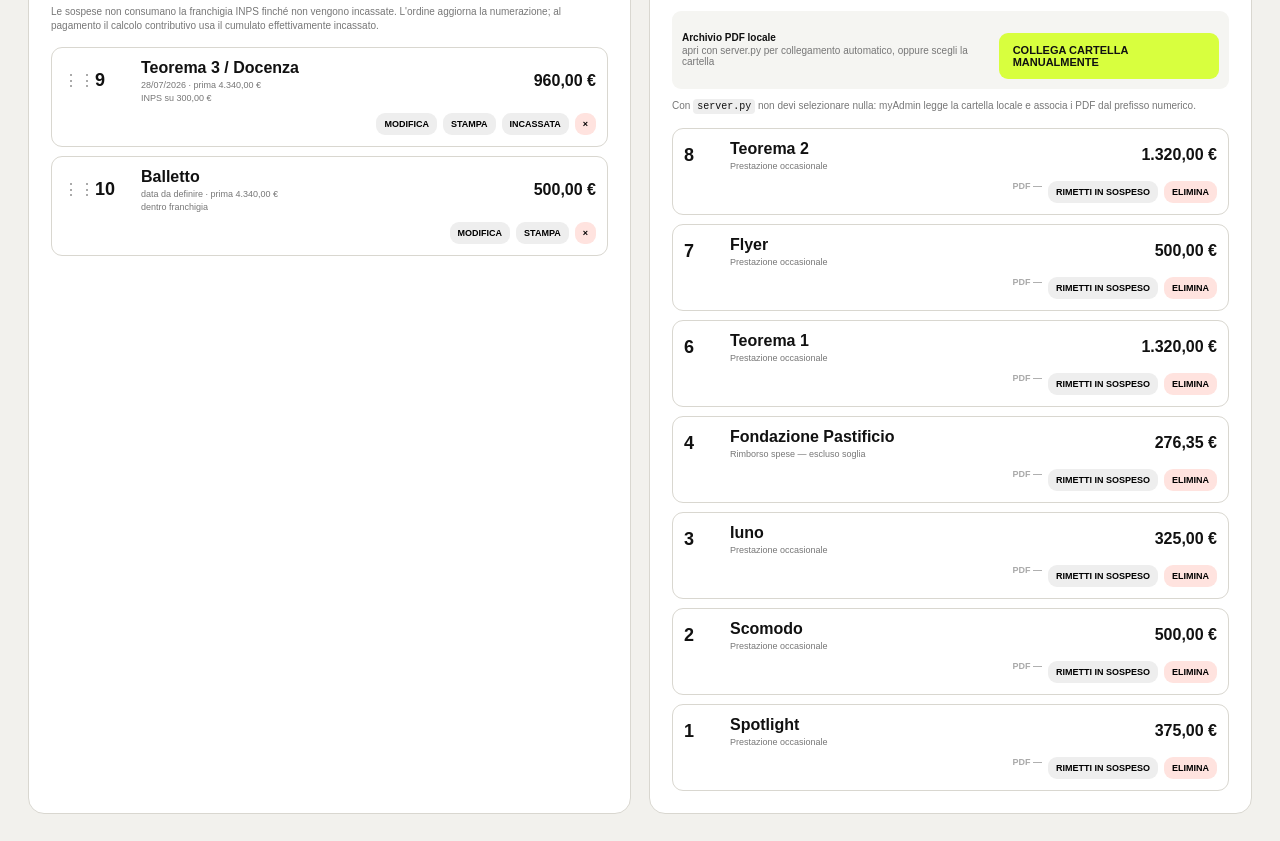
==== commit a7560fb3: "Load automatic receipt PDF filename helper" ====
--- a/business.html
+++ b/business.html
@@ -5,4 +5,4 @@
 <section class="status-card four"><div><small>Incassato</small><strong id="statusPaid">€ 4.340,00</strong></div><div><small>Da incassare</small><strong id="statusPending">€ 1.460,00</strong></div><div><small>Previsto</small><strong id="statusProjected">€ 5.800,00</strong></div><div><small>Franchigia residua</small><strong id="statusResiduo">€ 660,00</strong></div><div class="progress"><i id="progressBar"></i></div></section>
 <section id="previdenza2026" class="panel previdenza-card"></section>
 <section class="workspace"><section class="panel form-panel"><div class="section-head"><div><p class="eyebrow">FASE 0</p><h2>Crea / modifica ricevuta</h2></div></div><div class="grid two"><label>Numero ricevuta<input id="numero" type="number" readonly></label><label>Data<input id="data" type="date"></label></div><label>Descrizione prestazione<textarea id="descrizione" rows="5" placeholder="Docenza / progettazione / sviluppo web / ..."></textarea></label><div class="grid two"><label>Lordo cumulato precedente (€)<input id="cumulato" readonly></label><label>Compenso lordo (€)<input id="lordo" inputmode="decimal" placeholder="0,00"></label></div><h3>Prestatrice</h3><div class="grid two"><label>Nome e cognome<input id="mioNome" value="Micol Gelsi"></label><label>Codice fiscale<input id="mioCf" value="GLSMCL94E50A944K"></label><label class="span2">Indirizzo<input id="mioIndirizzo" placeholder="Via / Piazza, n., CAP, città"></label><label>IBAN<input id="iban" placeholder="IT..."></label></div><h3>Committente</h3><div class="grid two"><label>Ragione sociale / Nome<input id="clienteNome" placeholder="Committente"></label><label>CF / P.IVA<input id="clienteCf" placeholder="Codice fiscale o Partita IVA"></label><label class="span2">Indirizzo<input id="clienteIndirizzo" placeholder="Sede / indirizzo"></label></div><div class="switches"><label class="check"><input id="sostituto" type="checkbox" checked><span>Committente sostituto d'imposta → ritenuta 20%</span></label><label class="check"><input id="altraCopertura" type="checkbox"><span>Pensionata / altra previdenza obbligatoria → aliquota INPS 24%</span></label></div><details><summary>Impostazioni avanzate</summary><div class="grid two advanced"><label>Franchigia annua (€)<input id="franchigia" value="5000"></label><label>Aliquota INPS ordinaria (%)<input id="aliquota" value="33,72"></label><label>Quota lavoratrice<select id="quotaLavoratore"><option value="0.3333333333">1/3</option></select></label><label>Ritenuta (%)<input id="ritenutaPerc" value="20"></label></div></details><div class="form-actions"><button id="savePendingBtn" class="secondary">AGGIUNGI IN SOSPESO</button><button id="clearFormBtn" class="ghost">NUOVA VUOTA</button></div></section><aside class="panel preview-panel"><div class="section-head"><div><p class="eyebrow">PREVIEW LIVE</p><h2>Ricevuta</h2></div><span id="suggestedFilename" class="filename"></span></div><div class="calc-strip"><span>Lordo <b id="rLordo">€ 0,00</b></span><span>Imponibile INPS <b id="rImponibile">€ 0,00</b></span><span>Netto <b id="rNetto">€ 0,00</b></span></div><div id="warning" class="warning"></div><div id="receiptPreview" class="receipt-mini"></div><button id="printReceiptBtn" class="primary wide">STAMPA / SALVA PDF</button><p class="microcopy">Il browser apre la finestra di stampa. Usa il nome suggerito sopra e salva il PDF in <code>ricevute/2026</code>.</p></aside></section>
-<section class="pipeline"><section class="panel stage-panel"><div class="section-head"><div><p class="eyebrow">FASE 1</p><h2>In sospeso</h2></div><span class="drag-help">↕ trascina: ordine = numerazione</span></div><p class="archive-note">Le sospese non consumano la franchigia INPS finché non vengono incassate. L'ordine aggiorna la numerazione; al pagamento il calcolo contributivo usa il cumulato effettivamente incassato.</p><div id="pendingList" class="pending-list"></div></section><section class="panel stage-panel"><div class="section-head"><div><p class="eyebrow">FASE 2</p><h2>Incassate</h2></div><strong id="totaleRegistro">€ 4.340,00</strong></div><div class="local-pdf-bar"><div><b>Archivio PDF locale</b><span id="pdfFolderStatus">ricerca automatica in ricevute/2026…</span></div><label class="folder-button">COLLEGA CARTELLA MANUALMENTE<input id="pdfFolderInput" type="file" accept="application/pdf,.pdf" webkitdirectory directory multiple hidden></label></div><p class="archive-note">Con <code>server.py</code> non devi selezionare nulla: myAdmin legge la cartella locale e associa i PDF dal prefisso numerico.</p><div id="paidList" class="paid-list"></div></section></section></main><section id="printView" class="print-view"><article id="printPaper"></article></section><script src="nav.js"></script><script src="app.js"></script><script src="fiscal-fix.js"></script><script src="previdenza.js"></script><script src="pdf-local.js"></script></body></html>+<section class="pipeline"><section class="panel stage-panel"><div class="section-head"><div><p class="eyebrow">FASE 1</p><h2>In sospeso</h2></div><span class="drag-help">↕ trascina: ordine = numerazione</span></div><p class="archive-note">Le sospese non consumano la franchigia INPS finché non vengono incassate. L'ordine aggiorna la numerazione; al pagamento il calcolo contributivo usa il cumulato effettivamente incassato.</p><div id="pendingList" class="pending-list"></div></section><section class="panel stage-panel"><div class="section-head"><div><p class="eyebrow">FASE 2</p><h2>Incassate</h2></div><strong id="totaleRegistro">€ 4.340,00</strong></div><div class="local-pdf-bar"><div><b>Archivio PDF locale</b><span id="pdfFolderStatus">ricerca automatica in ricevute/2026…</span></div><label class="folder-button">COLLEGA CARTELLA MANUALMENTE<input id="pdfFolderInput" type="file" accept="application/pdf,.pdf" webkitdirectory directory multiple hidden></label></div><p class="archive-note">Con <code>server.py</code> non devi selezionare nulla: myAdmin legge la cartella locale e associa i PDF dal prefisso numerico.</p><div id="paidList" class="paid-list"></div></section></section></main><section id="printView" class="print-view"><article id="printPaper"></article></section><script src="nav.js"></script><script src="app.js"></script><script src="fiscal-fix.js"></script><script src="previdenza.js"></script><script src="receipt-filename.js"></script><script src="pdf-local.js"></script></body></html>
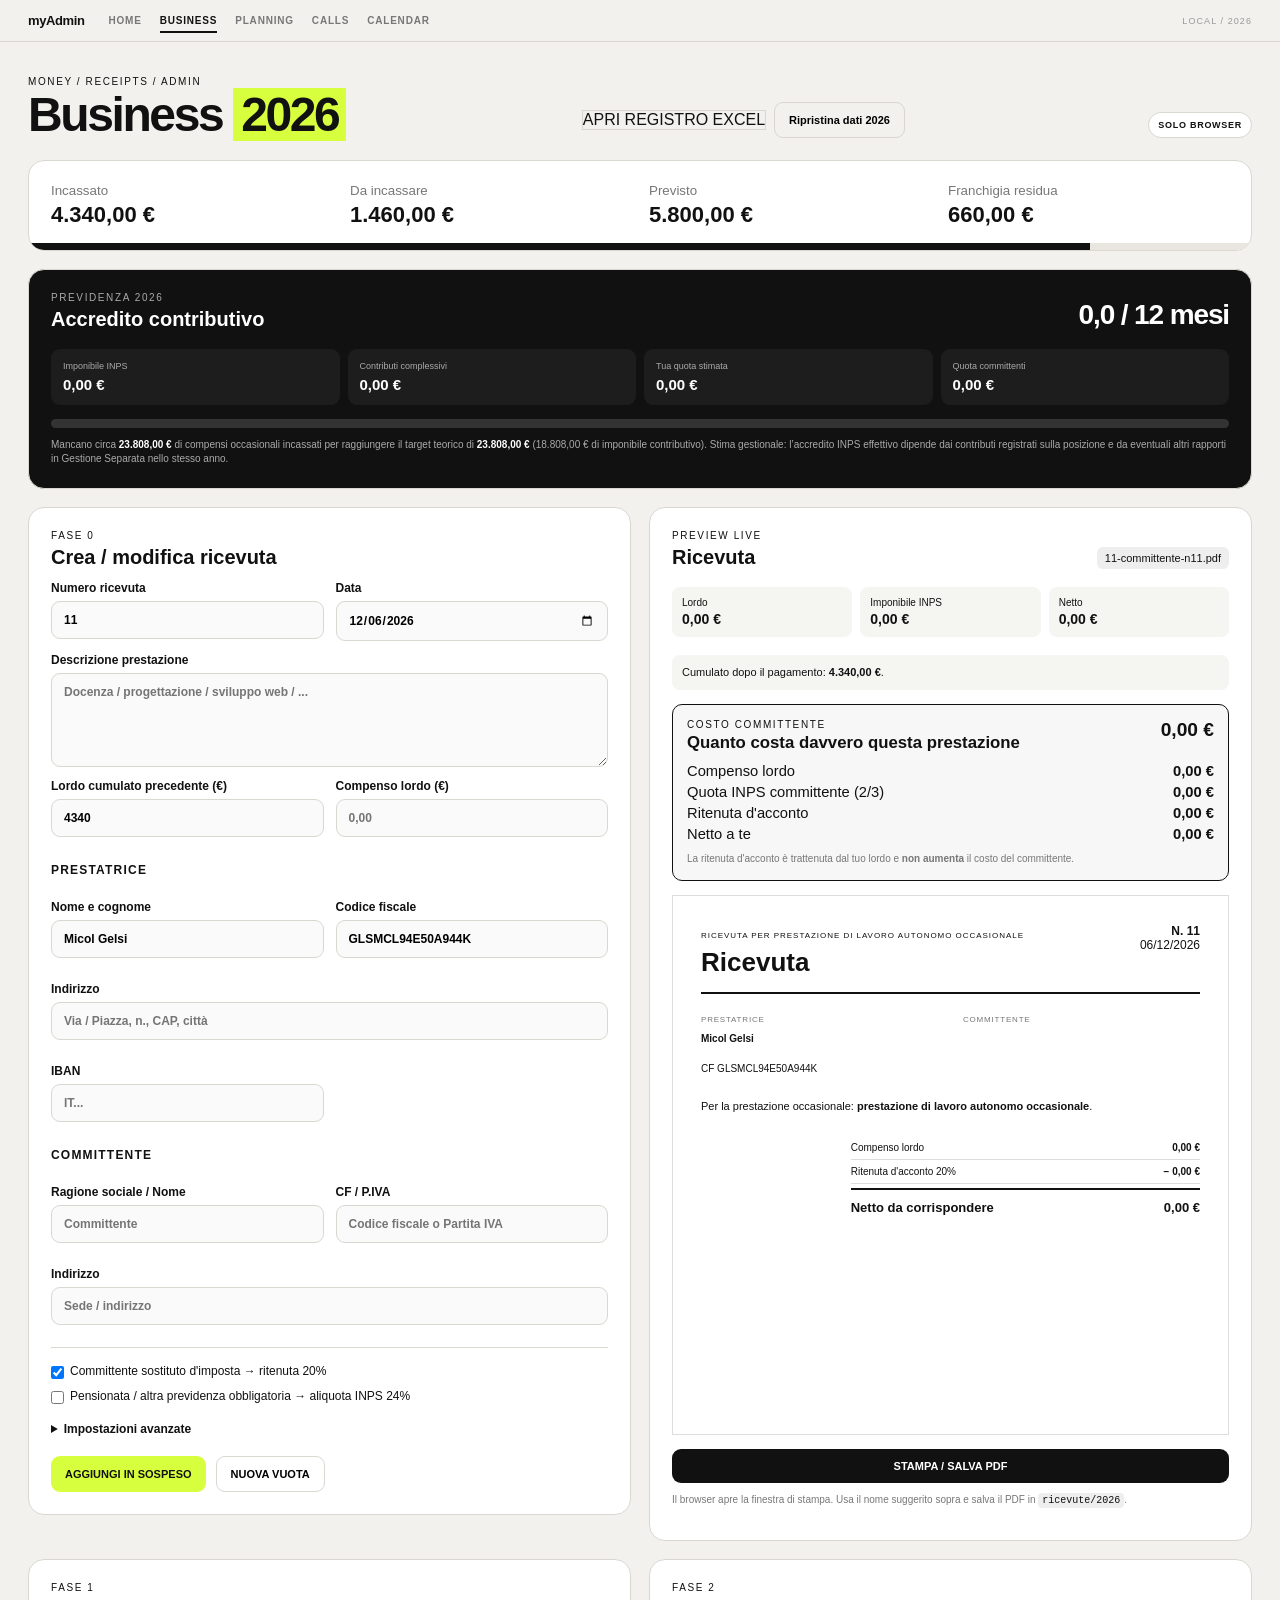
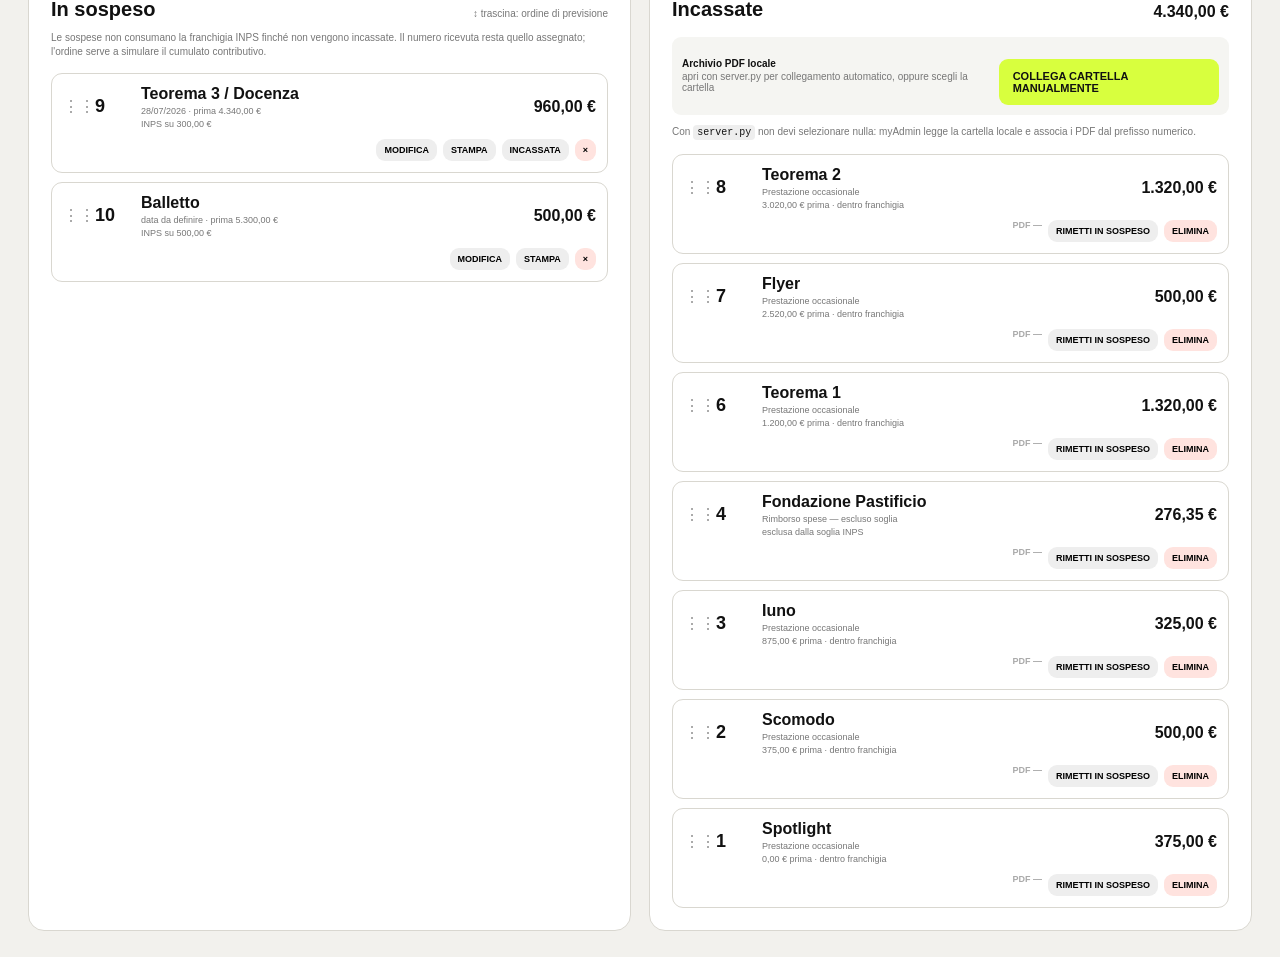
==== commit bf05f4f8: "Enable editable annual receipt numbering" ====
--- a/business.html
+++ b/business.html
@@ -1,8 +1,8 @@
 <!doctype html>
 <html lang="it">
-<head><meta charset="utf-8"><meta name="viewport" content="width=device-width,initial-scale=1"><title>myAdmin — Business</title><link rel="stylesheet" href="style.css"><link rel="stylesheet" href="server.css"><link rel="stylesheet" href="previdenza.css"><link rel="stylesheet" href="print-fix.css"></head>
+<head><meta charset="utf-8"><meta name="viewport" content="width=device-width,initial-scale=1"><title>myAdmin — Business</title><link rel="stylesheet" href="style.css"><link rel="stylesheet" href="server.css"><link rel="stylesheet" href="previdenza.css"><link rel="stylesheet" href="print-fix.css"><link rel="stylesheet" href="paid-drag.css"></head>
 <body><main class="app"><header class="topbar page-intro"><div><p class="eyebrow">MONEY / RECEIPTS / ADMIN</p><h1>Business <span>2026</span></h1></div><div class="top-actions"><a class="ghost excel-link" href="/data/registro-2026.xlsx" target="_blank">APRI REGISTRO EXCEL</a><button id="resetYear" class="ghost">Ripristina dati 2026</button></div></header>
 <section class="status-card four"><div><small>Incassato</small><strong id="statusPaid">€ 4.340,00</strong></div><div><small>Da incassare</small><strong id="statusPending">€ 1.460,00</strong></div><div><small>Previsto</small><strong id="statusProjected">€ 5.800,00</strong></div><div><small>Franchigia residua</small><strong id="statusResiduo">€ 660,00</strong></div><div class="progress"><i id="progressBar"></i></div></section>
 <section id="previdenza2026" class="panel previdenza-card"></section>
-<section class="workspace"><section class="panel form-panel"><div class="section-head"><div><p class="eyebrow">FASE 0</p><h2>Crea / modifica ricevuta</h2></div></div><div class="grid two"><label>Numero ricevuta<input id="numero" type="number" readonly></label><label>Data<input id="data" type="date"></label></div><label>Descrizione prestazione<textarea id="descrizione" rows="5" placeholder="Docenza / progettazione / sviluppo web / ..."></textarea></label><div class="grid two"><label>Lordo cumulato precedente (€)<input id="cumulato" readonly></label><label>Compenso lordo (€)<input id="lordo" inputmode="decimal" placeholder="0,00"></label></div><h3>Prestatrice</h3><div class="grid two"><label>Nome e cognome<input id="mioNome" value="Micol Gelsi"></label><label>Codice fiscale<input id="mioCf" value="GLSMCL94E50A944K"></label><label class="span2">Indirizzo<input id="mioIndirizzo" placeholder="Via / Piazza, n., CAP, città"></label><label>IBAN<input id="iban" placeholder="IT..."></label></div><h3>Committente</h3><div class="grid two"><label>Ragione sociale / Nome<input id="clienteNome" placeholder="Committente"></label><label>CF / P.IVA<input id="clienteCf" placeholder="Codice fiscale o Partita IVA"></label><label class="span2">Indirizzo<input id="clienteIndirizzo" placeholder="Sede / indirizzo"></label></div><div class="switches"><label class="check"><input id="sostituto" type="checkbox" checked><span>Committente sostituto d'imposta → ritenuta 20%</span></label><label class="check"><input id="altraCopertura" type="checkbox"><span>Pensionata / altra previdenza obbligatoria → aliquota INPS 24%</span></label></div><details><summary>Impostazioni avanzate</summary><div class="grid two advanced"><label>Franchigia annua (€)<input id="franchigia" value="5000"></label><label>Aliquota INPS ordinaria (%)<input id="aliquota" value="33,72"></label><label>Quota lavoratrice<select id="quotaLavoratore"><option value="0.3333333333">1/3</option></select></label><label>Ritenuta (%)<input id="ritenutaPerc" value="20"></label></div></details><div class="form-actions"><button id="savePendingBtn" class="secondary">AGGIUNGI IN SOSPESO</button><button id="clearFormBtn" class="ghost">NUOVA VUOTA</button></div></section><aside class="panel preview-panel"><div class="section-head"><div><p class="eyebrow">PREVIEW LIVE</p><h2>Ricevuta</h2></div><span id="suggestedFilename" class="filename"></span></div><div class="calc-strip"><span>Lordo <b id="rLordo">€ 0,00</b></span><span>Imponibile INPS <b id="rImponibile">€ 0,00</b></span><span>Netto <b id="rNetto">€ 0,00</b></span></div><div id="warning" class="warning"></div><div id="receiptPreview" class="receipt-mini"></div><button id="printReceiptBtn" class="primary wide">STAMPA / SALVA PDF</button><p class="microcopy">Il browser apre la finestra di stampa. Usa il nome suggerito sopra e salva il PDF in <code>ricevute/2026</code>.</p></aside></section>
-<section class="pipeline"><section class="panel stage-panel"><div class="section-head"><div><p class="eyebrow">FASE 1</p><h2>In sospeso</h2></div><span class="drag-help">↕ trascina: ordine = numerazione</span></div><p class="archive-note">Le sospese non consumano la franchigia INPS finché non vengono incassate. L'ordine aggiorna la numerazione; al pagamento il calcolo contributivo usa il cumulato effettivamente incassato.</p><div id="pendingList" class="pending-list"></div></section><section class="panel stage-panel"><div class="section-head"><div><p class="eyebrow">FASE 2</p><h2>Incassate</h2></div><strong id="totaleRegistro">€ 4.340,00</strong></div><div class="local-pdf-bar"><div><b>Archivio PDF locale</b><span id="pdfFolderStatus">ricerca automatica in ricevute/2026…</span></div><label class="folder-button">COLLEGA CARTELLA MANUALMENTE<input id="pdfFolderInput" type="file" accept="application/pdf,.pdf" webkitdirectory directory multiple hidden></label></div><p class="archive-note">Con <code>server.py</code> non devi selezionare nulla: myAdmin legge la cartella locale e associa i PDF dal prefisso numerico.</p><div id="paidList" class="paid-list"></div></section></section></main><section id="printView" class="print-view"><article id="printPaper"></article></section><script src="nav.js"></script><script src="app.js"></script><script src="fiscal-fix.js"></script><script src="previdenza.js"></script><script src="receipt-filename.js"></script><script src="pdf-local.js"></script></body></html>+<section class="workspace"><section class="panel form-panel"><div class="section-head"><div><p class="eyebrow">FASE 0</p><h2>Crea / modifica ricevuta</h2></div></div><div class="grid two"><label>Numero ricevuta<input id="numero" type="number" min="1" step="1"></label><label>Data<input id="data" type="date"></label></div><label>Descrizione prestazione<textarea id="descrizione" rows="5" placeholder="Docenza / progettazione / sviluppo web / ..."></textarea></label><div class="grid two"><label>Lordo cumulato precedente (€)<input id="cumulato" readonly></label><label>Compenso lordo (€)<input id="lordo" inputmode="decimal" placeholder="0,00"></label></div><h3>Prestatrice</h3><div class="grid two"><label>Nome e cognome<input id="mioNome" value="Micol Gelsi"></label><label>Codice fiscale<input id="mioCf" value="GLSMCL94E50A944K"></label><label class="span2">Indirizzo<input id="mioIndirizzo" placeholder="Via / Piazza, n., CAP, città"></label><label>IBAN<input id="iban" placeholder="IT..."></label></div><h3>Committente</h3><div class="grid two"><label>Ragione sociale / Nome<input id="clienteNome" placeholder="Committente"></label><label>CF / P.IVA<input id="clienteCf" placeholder="Codice fiscale o Partita IVA"></label><label class="span2">Indirizzo<input id="clienteIndirizzo" placeholder="Sede / indirizzo"></label></div><div class="switches"><label class="check"><input id="sostituto" type="checkbox" checked><span>Committente sostituto d'imposta → ritenuta 20%</span></label><label class="check"><input id="altraCopertura" type="checkbox"><span>Pensionata / altra previdenza obbligatoria → aliquota INPS 24%</span></label></div><details><summary>Impostazioni avanzate</summary><div class="grid two advanced"><label>Franchigia annua (€)<input id="franchigia" value="5000"></label><label>Aliquota INPS ordinaria (%)<input id="aliquota" value="33,72"></label><label>Quota lavoratrice<select id="quotaLavoratore"><option value="0.3333333333">1/3</option></select></label><label>Ritenuta (%)<input id="ritenutaPerc" value="20"></label></div></details><div class="form-actions"><button id="savePendingBtn" class="secondary">AGGIUNGI IN SOSPESO</button><button id="clearFormBtn" class="ghost">NUOVA VUOTA</button></div></section><aside class="panel preview-panel"><div class="section-head"><div><p class="eyebrow">PREVIEW LIVE</p><h2>Ricevuta</h2></div><span id="suggestedFilename" class="filename"></span></div><div class="calc-strip"><span>Lordo <b id="rLordo">€ 0,00</b></span><span>Imponibile INPS <b id="rImponibile">€ 0,00</b></span><span>Netto <b id="rNetto">€ 0,00</b></span></div><div id="warning" class="warning"></div><div id="receiptPreview" class="receipt-mini"></div><button id="printReceiptBtn" class="primary wide">STAMPA / SALVA PDF</button><p class="microcopy">Il browser apre la finestra di stampa. Usa il nome suggerito sopra e salva il PDF in <code>ricevute/2026</code>.</p></aside></section>
+<section class="pipeline"><section class="panel stage-panel"><div class="section-head"><div><p class="eyebrow">FASE 1</p><h2>In sospeso</h2></div><span class="drag-help">↕ trascina: ordine di previsione</span></div><p class="archive-note">Le sospese non consumano la franchigia INPS finché non vengono incassate. Il numero ricevuta resta quello assegnato; l'ordine serve a simulare il cumulato contributivo.</p><div id="pendingList" class="pending-list"></div></section><section class="panel stage-panel"><div class="section-head"><div><p class="eyebrow">FASE 2</p><h2>Incassate</h2></div><strong id="totaleRegistro">€ 4.340,00</strong></div><div class="local-pdf-bar"><div><b>Archivio PDF locale</b><span id="pdfFolderStatus">ricerca automatica in ricevute/2026…</span></div><label class="folder-button">COLLEGA CARTELLA MANUALMENTE<input id="pdfFolderInput" type="file" accept="application/pdf,.pdf" webkitdirectory directory multiple hidden></label></div><p class="archive-note">Con <code>server.py</code> non devi selezionare nulla: myAdmin legge la cartella locale e associa i PDF dal prefisso numerico.</p><div id="paidList" class="paid-list"></div></section></section></main><section id="printView" class="print-view"><article id="printPaper"></article></section><script src="nav.js"></script><script src="app.js"></script><script src="fiscal-fix.js"></script><script src="previdenza.js"></script><script src="receipt-filename.js"></script><script src="pdf-local.js"></script><script src="receipt-numbering.js"></script><script src="paid-drag.js"></script></body></html>
--- a/paid-drag.css
+++ b/paid-drag.css
@@ -0,0 +1 @@
+.paid-card{grid-template-columns:22px 36px minmax(0,1fr) auto}.paid-card .flow-actions{grid-column:3/-1}.paid-card .drag-handle{display:block}.paid-card[draggable="true"]{cursor:default}.paid-card.dragging{opacity:.4}@media(max-width:650px){.paid-card{grid-template-columns:26px 1fr auto}.paid-card .drag-handle{display:none}.paid-card .flow-actions{grid-column:1/-1}}
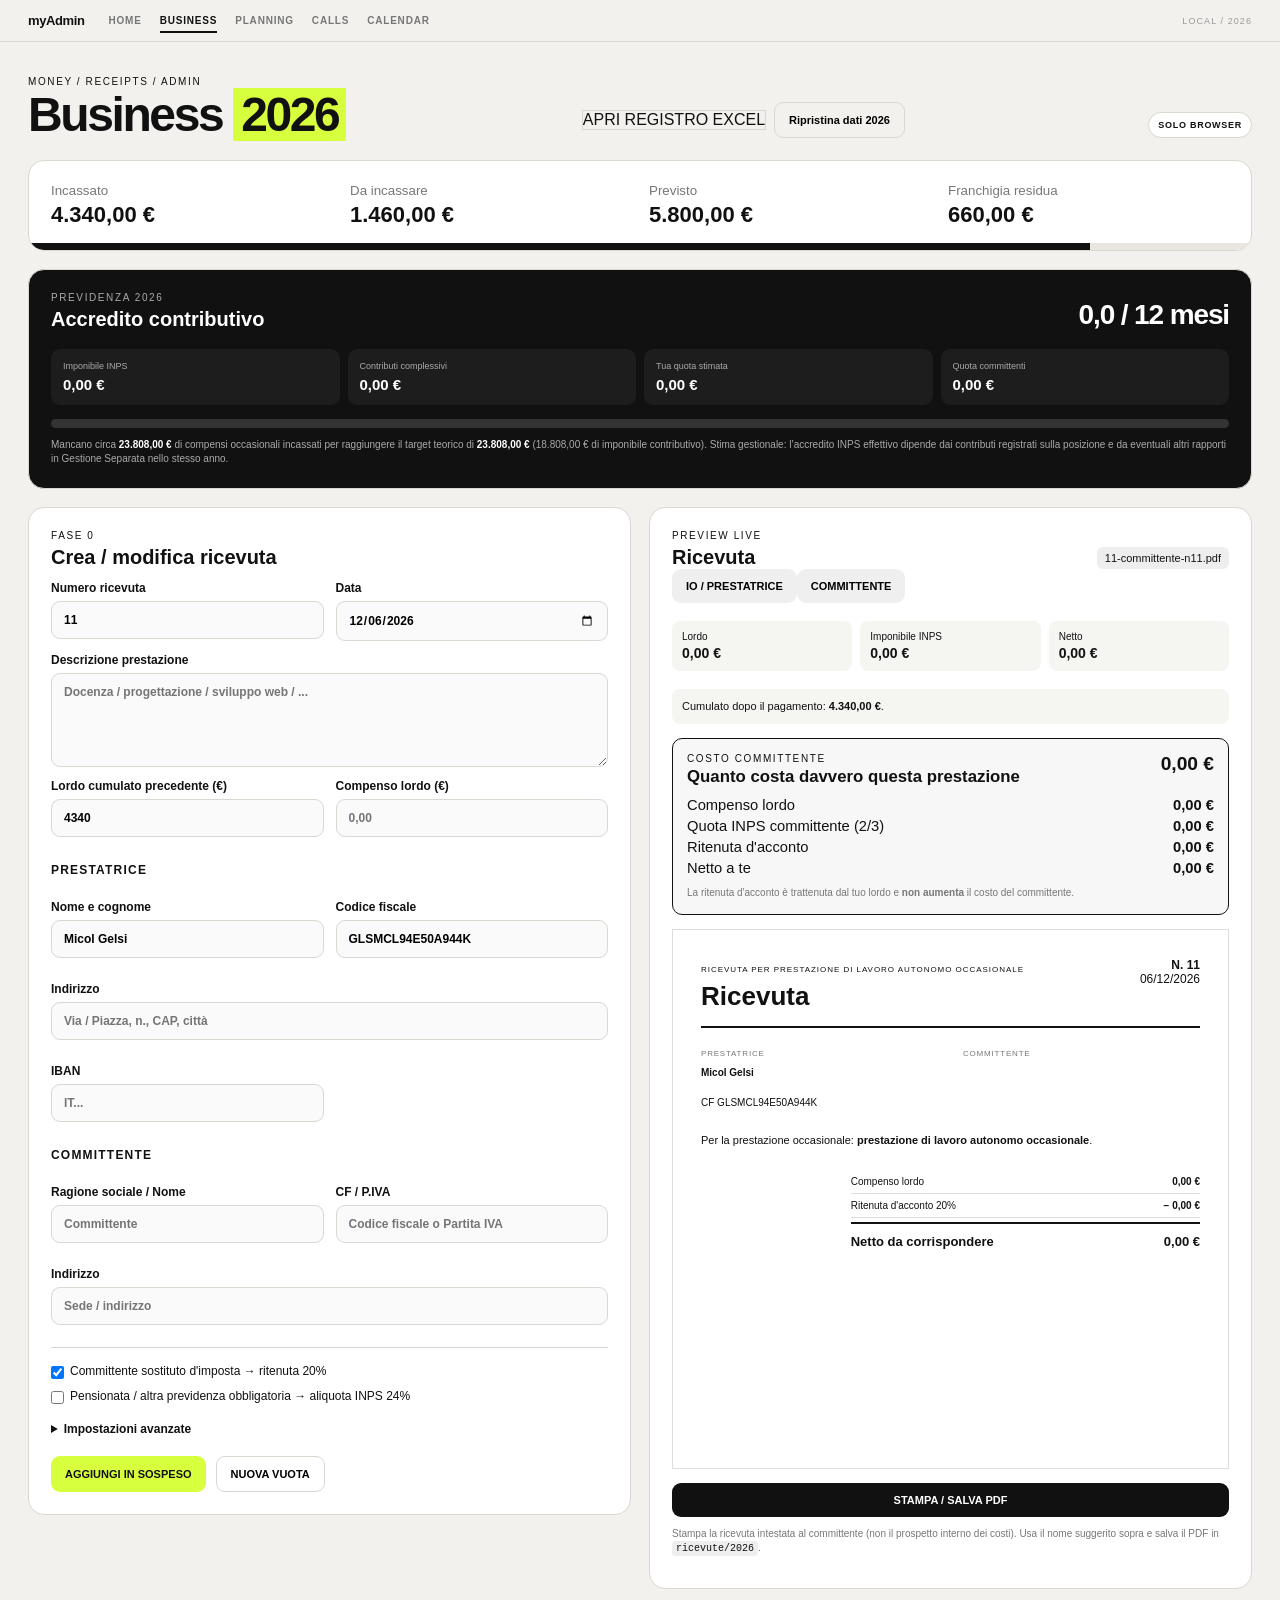
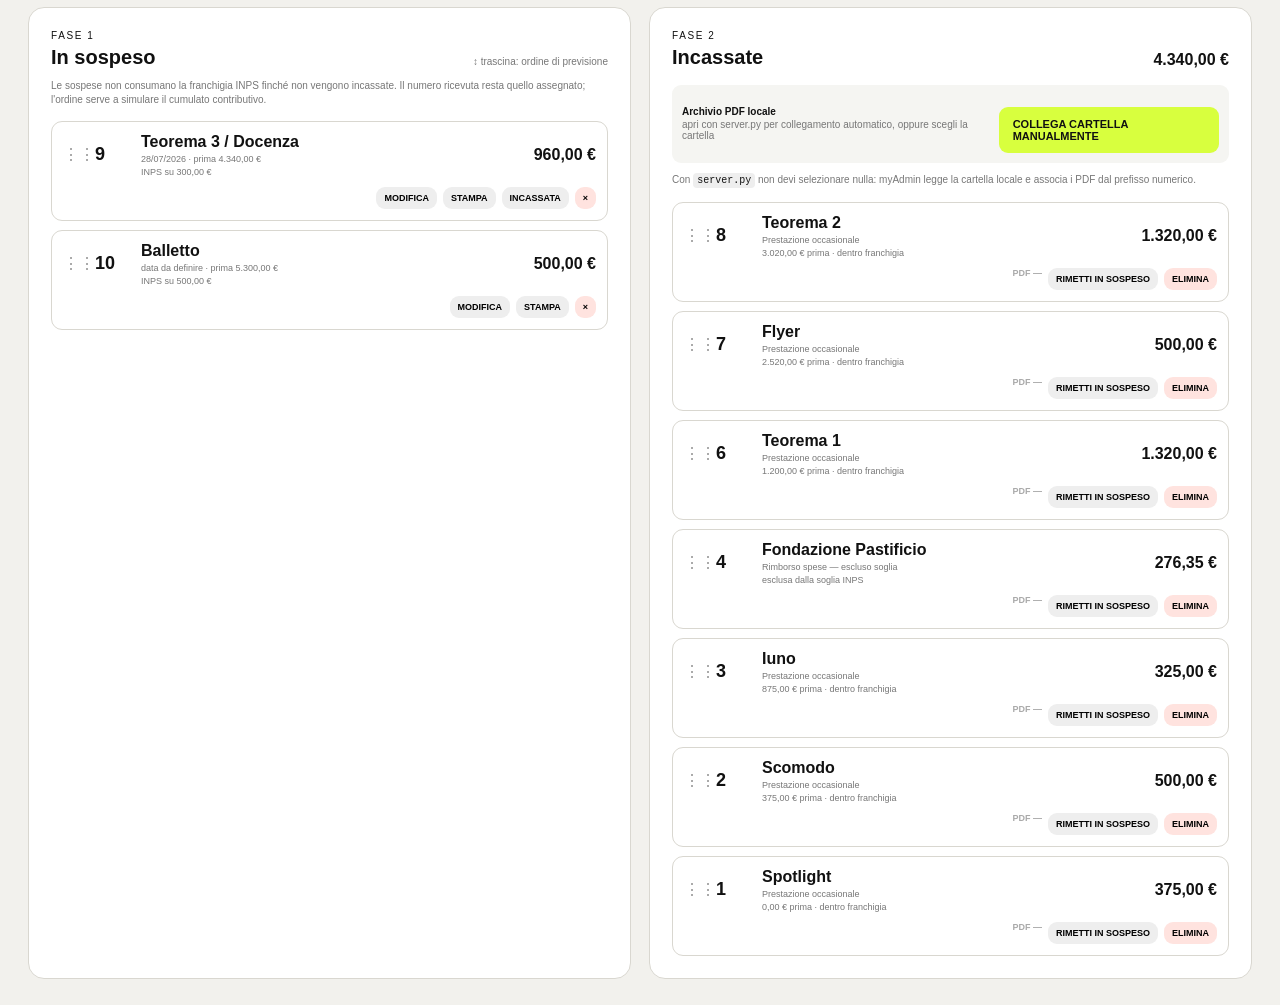
==== commit c434ddda: "Add selectable prestatrice/committente perspective to business preview" ====
--- a/business.html
+++ b/business.html
@@ -1,8 +1,8 @@
 <!doctype html>
 <html lang="it">
-<head><meta charset="utf-8"><meta name="viewport" content="width=device-width,initial-scale=1"><title>myAdmin — Business</title><link rel="stylesheet" href="style.css"><link rel="stylesheet" href="server.css"><link rel="stylesheet" href="previdenza.css"><link rel="stylesheet" href="print-fix.css"><link rel="stylesheet" href="paid-drag.css"></head>
+<head><meta charset="utf-8"><meta name="viewport" content="width=device-width,initial-scale=1"><title>myAdmin — Business</title><link rel="stylesheet" href="style.css"><link rel="stylesheet" href="server.css"><link rel="stylesheet" href="previdenza.css"><link rel="stylesheet" href="print-fix.css"><link rel="stylesheet" href="paid-drag.css"><link rel="stylesheet" href="committente-view.css"></head>
 <body><main class="app"><header class="topbar page-intro"><div><p class="eyebrow">MONEY / RECEIPTS / ADMIN</p><h1>Business <span>2026</span></h1></div><div class="top-actions"><a class="ghost excel-link" href="/data/registro-2026.xlsx" target="_blank">APRI REGISTRO EXCEL</a><button id="resetYear" class="ghost">Ripristina dati 2026</button></div></header>
 <section class="status-card four"><div><small>Incassato</small><strong id="statusPaid">€ 4.340,00</strong></div><div><small>Da incassare</small><strong id="statusPending">€ 1.460,00</strong></div><div><small>Previsto</small><strong id="statusProjected">€ 5.800,00</strong></div><div><small>Franchigia residua</small><strong id="statusResiduo">€ 660,00</strong></div><div class="progress"><i id="progressBar"></i></div></section>
 <section id="previdenza2026" class="panel previdenza-card"></section>
-<section class="workspace"><section class="panel form-panel"><div class="section-head"><div><p class="eyebrow">FASE 0</p><h2>Crea / modifica ricevuta</h2></div></div><div class="grid two"><label>Numero ricevuta<input id="numero" type="number" min="1" step="1"></label><label>Data<input id="data" type="date"></label></div><label>Descrizione prestazione<textarea id="descrizione" rows="5" placeholder="Docenza / progettazione / sviluppo web / ..."></textarea></label><div class="grid two"><label>Lordo cumulato precedente (€)<input id="cumulato" readonly></label><label>Compenso lordo (€)<input id="lordo" inputmode="decimal" placeholder="0,00"></label></div><h3>Prestatrice</h3><div class="grid two"><label>Nome e cognome<input id="mioNome" value="Micol Gelsi"></label><label>Codice fiscale<input id="mioCf" value="GLSMCL94E50A944K"></label><label class="span2">Indirizzo<input id="mioIndirizzo" placeholder="Via / Piazza, n., CAP, città"></label><label>IBAN<input id="iban" placeholder="IT..."></label></div><h3>Committente</h3><div class="grid two"><label>Ragione sociale / Nome<input id="clienteNome" placeholder="Committente"></label><label>CF / P.IVA<input id="clienteCf" placeholder="Codice fiscale o Partita IVA"></label><label class="span2">Indirizzo<input id="clienteIndirizzo" placeholder="Sede / indirizzo"></label></div><div class="switches"><label class="check"><input id="sostituto" type="checkbox" checked><span>Committente sostituto d'imposta → ritenuta 20%</span></label><label class="check"><input id="altraCopertura" type="checkbox"><span>Pensionata / altra previdenza obbligatoria → aliquota INPS 24%</span></label></div><details><summary>Impostazioni avanzate</summary><div class="grid two advanced"><label>Franchigia annua (€)<input id="franchigia" value="5000"></label><label>Aliquota INPS ordinaria (%)<input id="aliquota" value="33,72"></label><label>Quota lavoratrice<select id="quotaLavoratore"><option value="0.3333333333">1/3</option></select></label><label>Ritenuta (%)<input id="ritenutaPerc" value="20"></label></div></details><div class="form-actions"><button id="savePendingBtn" class="secondary">AGGIUNGI IN SOSPESO</button><button id="clearFormBtn" class="ghost">NUOVA VUOTA</button></div></section><aside class="panel preview-panel"><div class="section-head"><div><p class="eyebrow">PREVIEW LIVE</p><h2>Ricevuta</h2></div><span id="suggestedFilename" class="filename"></span></div><div class="calc-strip"><span>Lordo <b id="rLordo">€ 0,00</b></span><span>Imponibile INPS <b id="rImponibile">€ 0,00</b></span><span>Netto <b id="rNetto">€ 0,00</b></span></div><div id="warning" class="warning"></div><div id="receiptPreview" class="receipt-mini"></div><button id="printReceiptBtn" class="primary wide">STAMPA / SALVA PDF</button><p class="microcopy">Il browser apre la finestra di stampa. Usa il nome suggerito sopra e salva il PDF in <code>ricevute/2026</code>.</p></aside></section>
-<section class="pipeline"><section class="panel stage-panel"><div class="section-head"><div><p class="eyebrow">FASE 1</p><h2>In sospeso</h2></div><span class="drag-help">↕ trascina: ordine di previsione</span></div><p class="archive-note">Le sospese non consumano la franchigia INPS finché non vengono incassate. Il numero ricevuta resta quello assegnato; l'ordine serve a simulare il cumulato contributivo.</p><div id="pendingList" class="pending-list"></div></section><section class="panel stage-panel"><div class="section-head"><div><p class="eyebrow">FASE 2</p><h2>Incassate</h2></div><strong id="totaleRegistro">€ 4.340,00</strong></div><div class="local-pdf-bar"><div><b>Archivio PDF locale</b><span id="pdfFolderStatus">ricerca automatica in ricevute/2026…</span></div><label class="folder-button">COLLEGA CARTELLA MANUALMENTE<input id="pdfFolderInput" type="file" accept="application/pdf,.pdf" webkitdirectory directory multiple hidden></label></div><p class="archive-note">Con <code>server.py</code> non devi selezionare nulla: myAdmin legge la cartella locale e associa i PDF dal prefisso numerico.</p><div id="paidList" class="paid-list"></div></section></section></main><section id="printView" class="print-view"><article id="printPaper"></article></section><script src="nav.js"></script><script src="app.js"></script><script src="fiscal-fix.js"></script><script src="previdenza.js"></script><script src="receipt-filename.js"></script><script src="pdf-local.js"></script><script src="receipt-numbering.js"></script><script src="paid-drag.js"></script></body></html>+<section class="workspace"><section class="panel form-panel"><div class="section-head"><div><p class="eyebrow">FASE 0</p><h2>Crea / modifica ricevuta</h2></div></div><div class="grid two"><label>Numero ricevuta<input id="numero" type="number" min="1" step="1"></label><label>Data<input id="data" type="date"></label></div><label>Descrizione prestazione<textarea id="descrizione" rows="5" placeholder="Docenza / progettazione / sviluppo web / ..."></textarea></label><div class="grid two"><label>Lordo cumulato precedente (€)<input id="cumulato" readonly></label><label>Compenso lordo (€)<input id="lordo" inputmode="decimal" placeholder="0,00"></label></div><h3>Prestatrice</h3><div class="grid two"><label>Nome e cognome<input id="mioNome" value="Micol Gelsi"></label><label>Codice fiscale<input id="mioCf" value="GLSMCL94E50A944K"></label><label class="span2">Indirizzo<input id="mioIndirizzo" placeholder="Via / Piazza, n., CAP, città"></label><label>IBAN<input id="iban" placeholder="IT..."></label></div><h3>Committente</h3><div class="grid two"><label>Ragione sociale / Nome<input id="clienteNome" placeholder="Committente"></label><label>CF / P.IVA<input id="clienteCf" placeholder="Codice fiscale o Partita IVA"></label><label class="span2">Indirizzo<input id="clienteIndirizzo" placeholder="Sede / indirizzo"></label></div><div class="switches"><label class="check"><input id="sostituto" type="checkbox" checked><span>Committente sostituto d'imposta → ritenuta 20%</span></label><label class="check"><input id="altraCopertura" type="checkbox"><span>Pensionata / altra previdenza obbligatoria → aliquota INPS 24%</span></label></div><details><summary>Impostazioni avanzate</summary><div class="grid two advanced"><label>Franchigia annua (€)<input id="franchigia" value="5000"></label><label>Aliquota INPS ordinaria (%)<input id="aliquota" value="33,72"></label><label>Quota lavoratrice<select id="quotaLavoratore"><option value="0.3333333333">1/3</option></select></label><label>Ritenuta (%)<input id="ritenutaPerc" value="20"></label></div></details><div class="form-actions"><button id="savePendingBtn" class="secondary">AGGIUNGI IN SOSPESO</button><button id="clearFormBtn" class="ghost">NUOVA VUOTA</button></div></section><aside class="panel preview-panel"><div class="section-head"><div><p class="eyebrow">PREVIEW LIVE</p><h2>Ricevuta</h2></div><span id="suggestedFilename" class="filename"></span></div><div class="perspective-toggle" role="group" aria-label="Punto di vista"><button type="button" class="perspective-active" data-perspective="prestatrice" aria-pressed="true">IO / PRESTATRICE</button><button type="button" data-perspective="committente" aria-pressed="false">COMMITTENTE</button></div><div id="perspectiveSummary" class="perspective-summary" aria-live="polite"></div><div class="calc-strip"><span>Lordo <b id="rLordo">€ 0,00</b></span><span>Imponibile INPS <b id="rImponibile">€ 0,00</b></span><span>Netto <b id="rNetto">€ 0,00</b></span></div><div id="warning" class="warning"></div><div id="receiptPreview" class="receipt-mini"></div><button id="printReceiptBtn" class="primary wide">STAMPA / SALVA PDF</button><p class="microcopy">Stampa la ricevuta intestata al committente (non il prospetto interno dei costi). Usa il nome suggerito sopra e salva il PDF in <code>ricevute/2026</code>.</p></aside></section>
+<section class="pipeline"><section class="panel stage-panel"><div class="section-head"><div><p class="eyebrow">FASE 1</p><h2>In sospeso</h2></div><span class="drag-help">↕ trascina: ordine di previsione</span></div><p class="archive-note">Le sospese non consumano la franchigia INPS finché non vengono incassate. Il numero ricevuta resta quello assegnato; l'ordine serve a simulare il cumulato contributivo.</p><div id="pendingList" class="pending-list"></div></section><section class="panel stage-panel"><div class="section-head"><div><p class="eyebrow">FASE 2</p><h2>Incassate</h2></div><strong id="totaleRegistro">€ 4.340,00</strong></div><div class="local-pdf-bar"><div><b>Archivio PDF locale</b><span id="pdfFolderStatus">ricerca automatica in ricevute/2026…</span></div><label class="folder-button">COLLEGA CARTELLA MANUALMENTE<input id="pdfFolderInput" type="file" accept="application/pdf,.pdf" webkitdirectory directory multiple hidden></label></div><p class="archive-note">Con <code>server.py</code> non devi selezionare nulla: myAdmin legge la cartella locale e associa i PDF dal prefisso numerico.</p><div id="paidList" class="paid-list"></div></section></section></main><section id="printView" class="print-view"><article id="printPaper"></article></section><script src="nav.js"></script><script src="app.js"></script><script src="fiscal-fix.js"></script><script src="previdenza.js"></script><script src="receipt-filename.js"></script><script src="pdf-local.js"></script><script src="receipt-numbering.js"></script><script src="paid-drag.js"></script><script src="committente-view.js"></script></body></html>
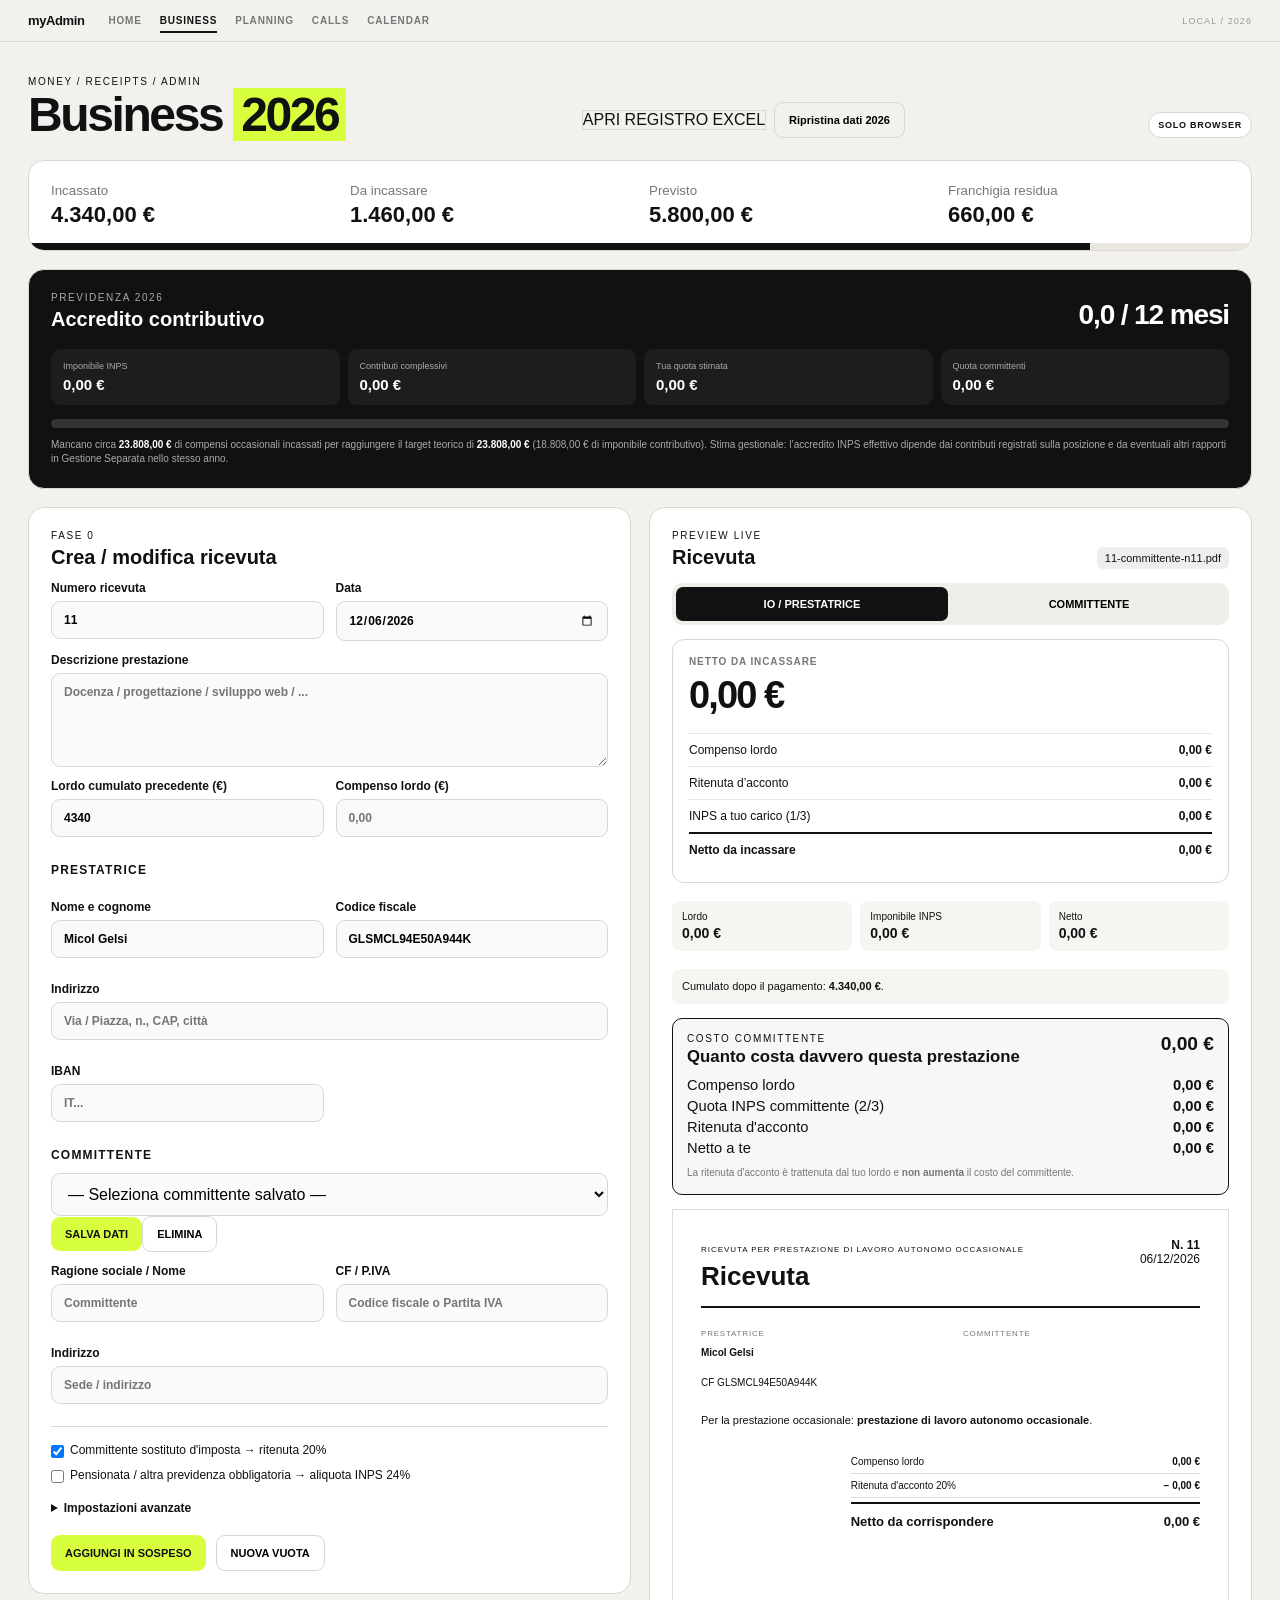
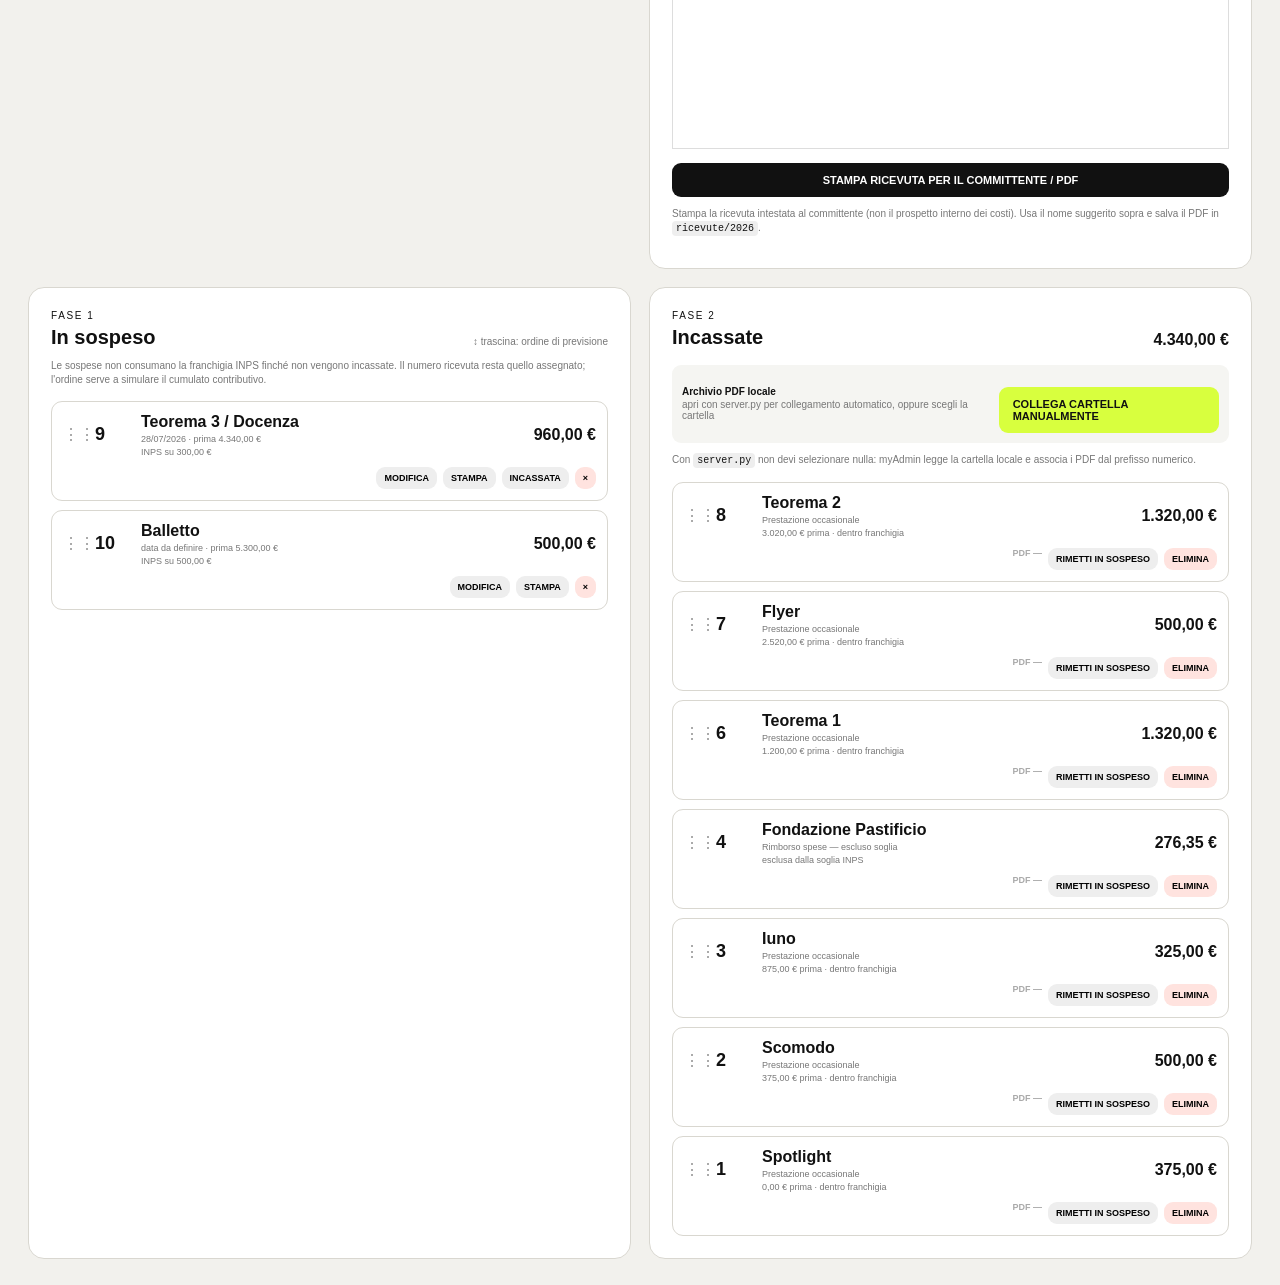
==== commit 8c9a7a63: "Add saved committente selector and management controls" ====
--- a/business.html
+++ b/business.html
@@ -1,8 +1,8 @@
 <!doctype html>
 <html lang="it">
-<head><meta charset="utf-8"><meta name="viewport" content="width=device-width,initial-scale=1"><title>myAdmin — Business</title><link rel="stylesheet" href="style.css"><link rel="stylesheet" href="server.css"><link rel="stylesheet" href="previdenza.css"><link rel="stylesheet" href="print-fix.css"><link rel="stylesheet" href="paid-drag.css"><link rel="stylesheet" href="committente-view.css"></head>
+<head><meta charset="utf-8"><meta name="viewport" content="width=device-width,initial-scale=1"><title>myAdmin — Business</title><link rel="stylesheet" href="style.css"><link rel="stylesheet" href="server.css"><link rel="stylesheet" href="previdenza.css"><link rel="stylesheet" href="print-fix.css"><link rel="stylesheet" href="paid-drag.css"><link rel="stylesheet" href="committente-view.css"><link rel="stylesheet" href="saved-clients.css"></head>
 <body><main class="app"><header class="topbar page-intro"><div><p class="eyebrow">MONEY / RECEIPTS / ADMIN</p><h1>Business <span>2026</span></h1></div><div class="top-actions"><a class="ghost excel-link" href="/data/registro-2026.xlsx" target="_blank">APRI REGISTRO EXCEL</a><button id="resetYear" class="ghost">Ripristina dati 2026</button></div></header>
 <section class="status-card four"><div><small>Incassato</small><strong id="statusPaid">€ 4.340,00</strong></div><div><small>Da incassare</small><strong id="statusPending">€ 1.460,00</strong></div><div><small>Previsto</small><strong id="statusProjected">€ 5.800,00</strong></div><div><small>Franchigia residua</small><strong id="statusResiduo">€ 660,00</strong></div><div class="progress"><i id="progressBar"></i></div></section>
 <section id="previdenza2026" class="panel previdenza-card"></section>
-<section class="workspace"><section class="panel form-panel"><div class="section-head"><div><p class="eyebrow">FASE 0</p><h2>Crea / modifica ricevuta</h2></div></div><div class="grid two"><label>Numero ricevuta<input id="numero" type="number" min="1" step="1"></label><label>Data<input id="data" type="date"></label></div><label>Descrizione prestazione<textarea id="descrizione" rows="5" placeholder="Docenza / progettazione / sviluppo web / ..."></textarea></label><div class="grid two"><label>Lordo cumulato precedente (€)<input id="cumulato" readonly></label><label>Compenso lordo (€)<input id="lordo" inputmode="decimal" placeholder="0,00"></label></div><h3>Prestatrice</h3><div class="grid two"><label>Nome e cognome<input id="mioNome" value="Micol Gelsi"></label><label>Codice fiscale<input id="mioCf" value="GLSMCL94E50A944K"></label><label class="span2">Indirizzo<input id="mioIndirizzo" placeholder="Via / Piazza, n., CAP, città"></label><label>IBAN<input id="iban" placeholder="IT..."></label></div><h3>Committente</h3><div class="grid two"><label>Ragione sociale / Nome<input id="clienteNome" placeholder="Committente"></label><label>CF / P.IVA<input id="clienteCf" placeholder="Codice fiscale o Partita IVA"></label><label class="span2">Indirizzo<input id="clienteIndirizzo" placeholder="Sede / indirizzo"></label></div><div class="switches"><label class="check"><input id="sostituto" type="checkbox" checked><span>Committente sostituto d'imposta → ritenuta 20%</span></label><label class="check"><input id="altraCopertura" type="checkbox"><span>Pensionata / altra previdenza obbligatoria → aliquota INPS 24%</span></label></div><details><summary>Impostazioni avanzate</summary><div class="grid two advanced"><label>Franchigia annua (€)<input id="franchigia" value="5000"></label><label>Aliquota INPS ordinaria (%)<input id="aliquota" value="33,72"></label><label>Quota lavoratrice<select id="quotaLavoratore"><option value="0.3333333333">1/3</option></select></label><label>Ritenuta (%)<input id="ritenutaPerc" value="20"></label></div></details><div class="form-actions"><button id="savePendingBtn" class="secondary">AGGIUNGI IN SOSPESO</button><button id="clearFormBtn" class="ghost">NUOVA VUOTA</button></div></section><aside class="panel preview-panel"><div class="section-head"><div><p class="eyebrow">PREVIEW LIVE</p><h2>Ricevuta</h2></div><span id="suggestedFilename" class="filename"></span></div><div class="perspective-toggle" role="group" aria-label="Punto di vista"><button type="button" class="perspective-active" data-perspective="prestatrice" aria-pressed="true">IO / PRESTATRICE</button><button type="button" data-perspective="committente" aria-pressed="false">COMMITTENTE</button></div><div id="perspectiveSummary" class="perspective-summary" aria-live="polite"></div><div class="calc-strip"><span>Lordo <b id="rLordo">€ 0,00</b></span><span>Imponibile INPS <b id="rImponibile">€ 0,00</b></span><span>Netto <b id="rNetto">€ 0,00</b></span></div><div id="warning" class="warning"></div><div id="receiptPreview" class="receipt-mini"></div><button id="printReceiptBtn" class="primary wide">STAMPA / SALVA PDF</button><p class="microcopy">Stampa la ricevuta intestata al committente (non il prospetto interno dei costi). Usa il nome suggerito sopra e salva il PDF in <code>ricevute/2026</code>.</p></aside></section>
-<section class="pipeline"><section class="panel stage-panel"><div class="section-head"><div><p class="eyebrow">FASE 1</p><h2>In sospeso</h2></div><span class="drag-help">↕ trascina: ordine di previsione</span></div><p class="archive-note">Le sospese non consumano la franchigia INPS finché non vengono incassate. Il numero ricevuta resta quello assegnato; l'ordine serve a simulare il cumulato contributivo.</p><div id="pendingList" class="pending-list"></div></section><section class="panel stage-panel"><div class="section-head"><div><p class="eyebrow">FASE 2</p><h2>Incassate</h2></div><strong id="totaleRegistro">€ 4.340,00</strong></div><div class="local-pdf-bar"><div><b>Archivio PDF locale</b><span id="pdfFolderStatus">ricerca automatica in ricevute/2026…</span></div><label class="folder-button">COLLEGA CARTELLA MANUALMENTE<input id="pdfFolderInput" type="file" accept="application/pdf,.pdf" webkitdirectory directory multiple hidden></label></div><p class="archive-note">Con <code>server.py</code> non devi selezionare nulla: myAdmin legge la cartella locale e associa i PDF dal prefisso numerico.</p><div id="paidList" class="paid-list"></div></section></section></main><section id="printView" class="print-view"><article id="printPaper"></article></section><script src="nav.js"></script><script src="app.js"></script><script src="fiscal-fix.js"></script><script src="previdenza.js"></script><script src="receipt-filename.js"></script><script src="pdf-local.js"></script><script src="receipt-numbering.js"></script><script src="paid-drag.js"></script><script src="committente-view.js"></script></body></html>+<section class="workspace"><section class="panel form-panel"><div class="section-head"><div><p class="eyebrow">FASE 0</p><h2>Crea / modifica ricevuta</h2></div></div><div class="grid two"><label>Numero ricevuta<input id="numero" type="number" min="1" step="1"></label><label>Data<input id="data" type="date"></label></div><label>Descrizione prestazione<textarea id="descrizione" rows="5" placeholder="Docenza / progettazione / sviluppo web / ..."></textarea></label><div class="grid two"><label>Lordo cumulato precedente (€)<input id="cumulato" readonly></label><label>Compenso lordo (€)<input id="lordo" inputmode="decimal" placeholder="0,00"></label></div><h3>Prestatrice</h3><div class="grid two"><label>Nome e cognome<input id="mioNome" value="Micol Gelsi"></label><label>Codice fiscale<input id="mioCf" value="GLSMCL94E50A944K"></label><label class="span2">Indirizzo<input id="mioIndirizzo" placeholder="Via / Piazza, n., CAP, città"></label><label>IBAN<input id="iban" placeholder="IT..."></label></div><h3>Committente</h3><div class="saved-client-controls"><select id="savedClientSelect" aria-label="Seleziona committente salvato"><option value="">— Seleziona committente salvato —</option></select><button type="button" id="saveClientBtn" class="secondary">SALVA DATI</button><button type="button" id="deleteClientBtn" class="ghost">ELIMINA</button></div><div class="grid two"><label>Ragione sociale / Nome<input id="clienteNome" placeholder="Committente"></label><label>CF / P.IVA<input id="clienteCf" placeholder="Codice fiscale o Partita IVA"></label><label class="span2">Indirizzo<input id="clienteIndirizzo" placeholder="Sede / indirizzo"></label></div><div class="switches"><label class="check"><input id="sostituto" type="checkbox" checked><span>Committente sostituto d'imposta → ritenuta 20%</span></label><label class="check"><input id="altraCopertura" type="checkbox"><span>Pensionata / altra previdenza obbligatoria → aliquota INPS 24%</span></label></div><details><summary>Impostazioni avanzate</summary><div class="grid two advanced"><label>Franchigia annua (€)<input id="franchigia" value="5000"></label><label>Aliquota INPS ordinaria (%)<input id="aliquota" value="33,72"></label><label>Quota lavoratrice<select id="quotaLavoratore"><option value="0.3333333333">1/3</option></select></label><label>Ritenuta (%)<input id="ritenutaPerc" value="20"></label></div></details><div class="form-actions"><button id="savePendingBtn" class="secondary">AGGIUNGI IN SOSPESO</button><button id="clearFormBtn" class="ghost">NUOVA VUOTA</button></div></section><aside class="panel preview-panel"><div class="section-head"><div><p class="eyebrow">PREVIEW LIVE</p><h2>Ricevuta</h2></div><span id="suggestedFilename" class="filename"></span></div><div class="perspective-toggle" role="group" aria-label="Punto di vista"><button type="button" class="perspective-active" data-perspective="prestatrice" aria-pressed="true">IO / PRESTATRICE</button><button type="button" data-perspective="committente" aria-pressed="false">COMMITTENTE</button></div><div id="perspectiveSummary" class="perspective-summary" aria-live="polite"></div><div class="calc-strip"><span>Lordo <b id="rLordo">€ 0,00</b></span><span>Imponibile INPS <b id="rImponibile">€ 0,00</b></span><span>Netto <b id="rNetto">€ 0,00</b></span></div><div id="warning" class="warning"></div><div id="receiptPreview" class="receipt-mini"></div><button id="printReceiptBtn" class="primary wide">STAMPA / SALVA PDF</button><p class="microcopy">Stampa la ricevuta intestata al committente (non il prospetto interno dei costi). Usa il nome suggerito sopra e salva il PDF in <code>ricevute/2026</code>.</p></aside></section>
+<section class="pipeline"><section class="panel stage-panel"><div class="section-head"><div><p class="eyebrow">FASE 1</p><h2>In sospeso</h2></div><span class="drag-help">↕ trascina: ordine di previsione</span></div><p class="archive-note">Le sospese non consumano la franchigia INPS finché non vengono incassate. Il numero ricevuta resta quello assegnato; l'ordine serve a simulare il cumulato contributivo.</p><div id="pendingList" class="pending-list"></div></section><section class="panel stage-panel"><div class="section-head"><div><p class="eyebrow">FASE 2</p><h2>Incassate</h2></div><strong id="totaleRegistro">€ 4.340,00</strong></div><div class="local-pdf-bar"><div><b>Archivio PDF locale</b><span id="pdfFolderStatus">ricerca automatica in ricevute/2026…</span></div><label class="folder-button">COLLEGA CARTELLA MANUALMENTE<input id="pdfFolderInput" type="file" accept="application/pdf,.pdf" webkitdirectory directory multiple hidden></label></div><p class="archive-note">Con <code>server.py</code> non devi selezionare nulla: myAdmin legge la cartella locale e associa i PDF dal prefisso numerico.</p><div id="paidList" class="paid-list"></div></section></section></main><section id="printView" class="print-view"><article id="printPaper"></article></section><script src="nav.js"></script><script src="app.js"></script><script src="fiscal-fix.js"></script><script src="previdenza.js"></script><script src="receipt-filename.js"></script><script src="pdf-local.js"></script><script src="receipt-numbering.js"></script><script src="paid-drag.js"></script><script src="committente-view.js"></script><script src="saved-clients.js"></script></body></html>
--- a/committente-view.css
+++ b/committente-view.css
@@ -0,0 +1 @@
+.perspective-toggle{display:grid;grid-template-columns:1fr 1fr;gap:5px;background:#efeee9;border-radius:10px;padding:4px;margin:14px 0}.perspective-toggle button{border:0;border-radius:7px;padding:11px 7px;background:transparent;font-size:11px;font-weight:800;cursor:pointer}.perspective-toggle button.perspective-active{background:#111;color:#fff}.perspective-summary{padding:16px;border:1px solid var(--line);border-radius:12px;margin:12px 0 16px}.perspective-label{font-size:10px;font-weight:800;letter-spacing:.09em;color:#777;margin:0 0 7px}.perspective-hero{display:block;font-size:clamp(27px,3vw,38px);letter-spacing:-.05em;margin-bottom:16px}.perspective-row{display:flex;align-items:baseline;justify-content:space-between;gap:12px;border-top:1px solid #e8e6e0;padding:9px 0;font-size:12px}.perspective-row b{white-space:nowrap}.perspective-row.emphasis{font-weight:800;border-top:2px solid #111}.perspective-subtitle{margin-top:20px}.perspective-note{font-size:11px;color:#777;line-height:1.5;margin:12px 0 0}@media(max-width:560px){.perspective-toggle button{font-size:10px}.perspective-row{font-size:11px}}
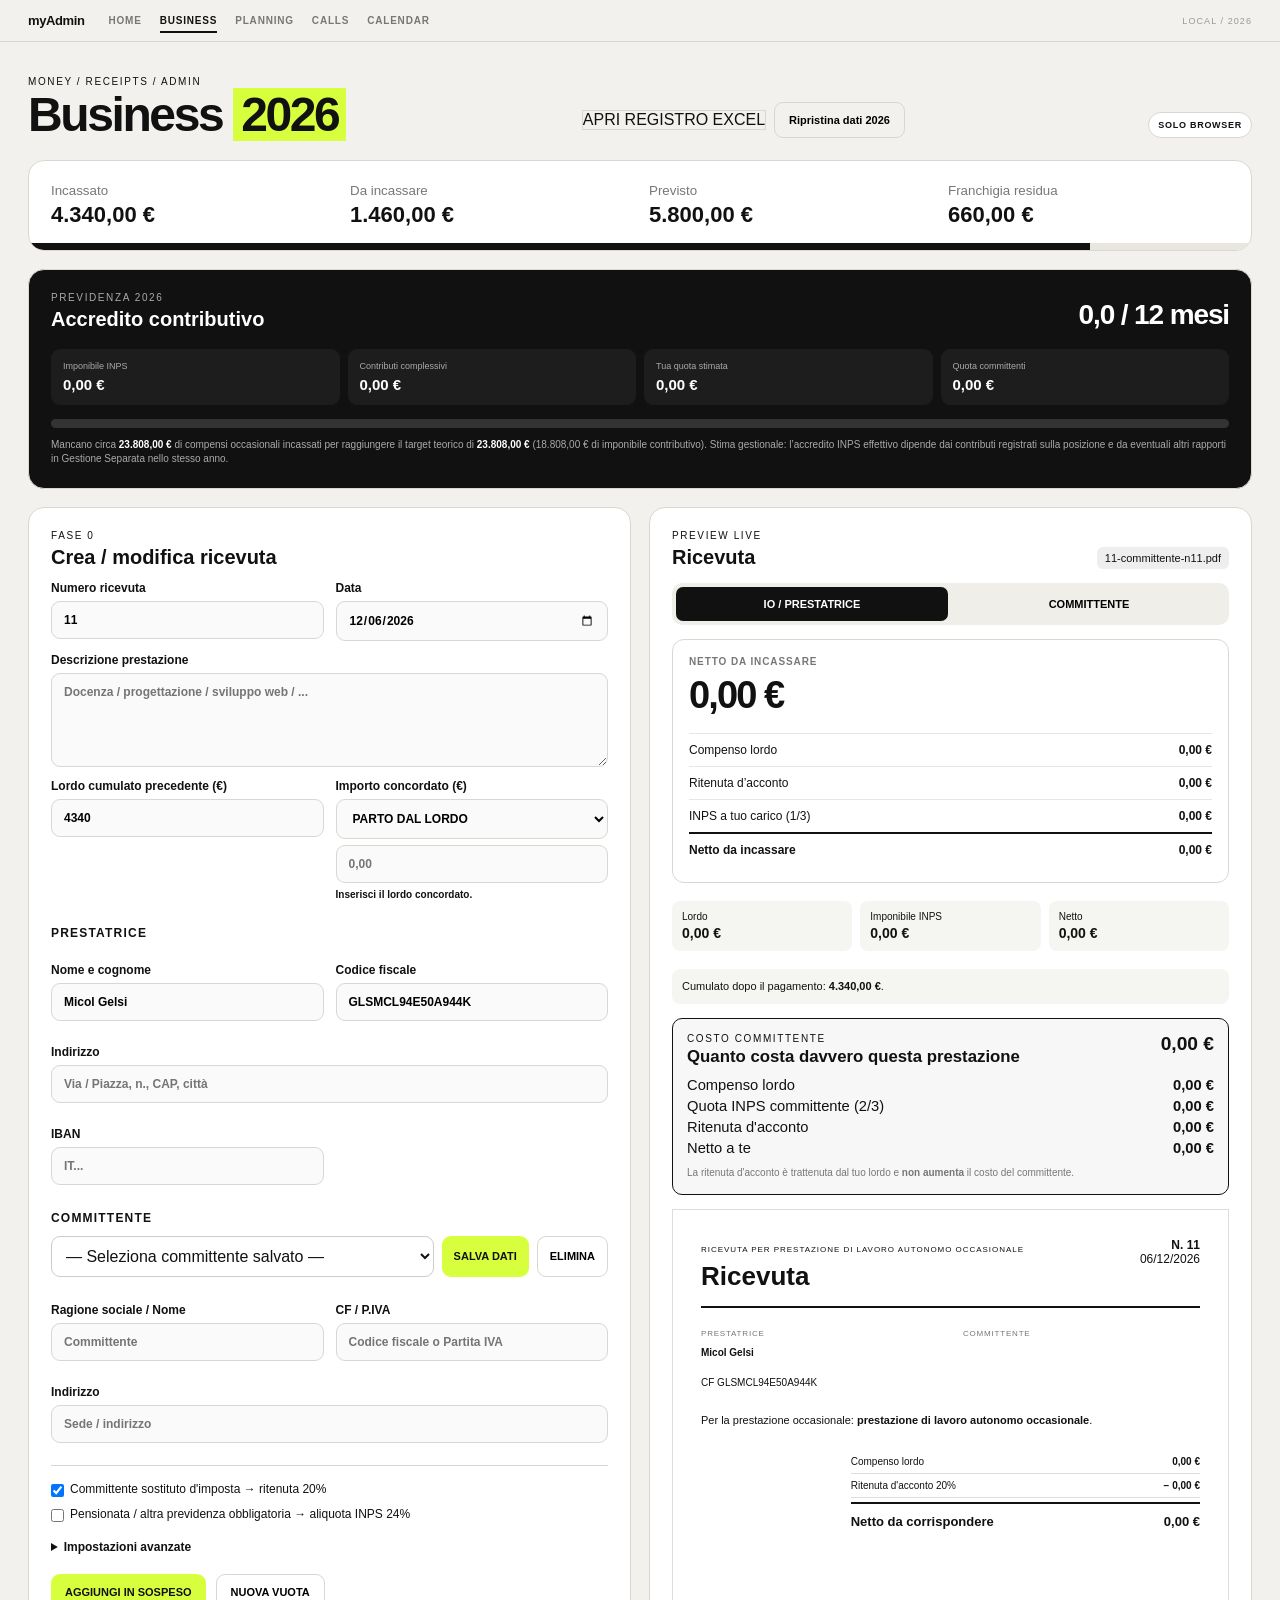
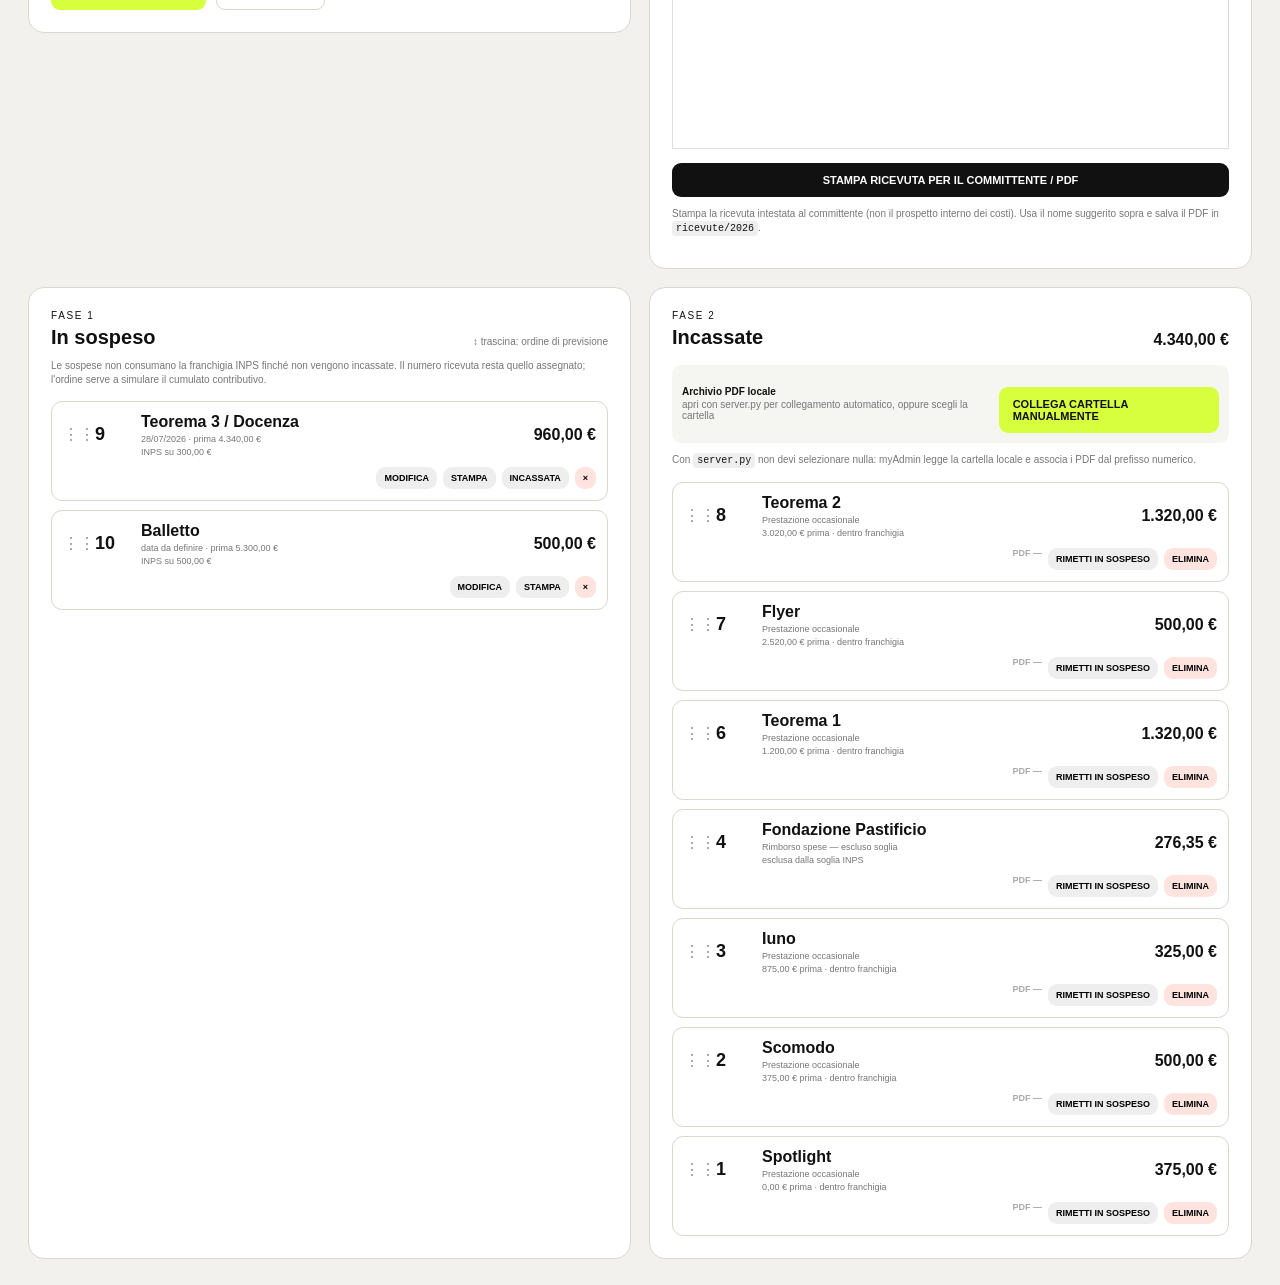
==== commit ea75aa11: "Add gross/net entry mode to receipt form" ====
--- a/business.html
+++ b/business.html
@@ -4,5 +4,5 @@
 <body><main class="app"><header class="topbar page-intro"><div><p class="eyebrow">MONEY / RECEIPTS / ADMIN</p><h1>Business <span>2026</span></h1></div><div class="top-actions"><a class="ghost excel-link" href="/data/registro-2026.xlsx" target="_blank">APRI REGISTRO EXCEL</a><button id="resetYear" class="ghost">Ripristina dati 2026</button></div></header>
 <section class="status-card four"><div><small>Incassato</small><strong id="statusPaid">€ 4.340,00</strong></div><div><small>Da incassare</small><strong id="statusPending">€ 1.460,00</strong></div><div><small>Previsto</small><strong id="statusProjected">€ 5.800,00</strong></div><div><small>Franchigia residua</small><strong id="statusResiduo">€ 660,00</strong></div><div class="progress"><i id="progressBar"></i></div></section>
 <section id="previdenza2026" class="panel previdenza-card"></section>
-<section class="workspace"><section class="panel form-panel"><div class="section-head"><div><p class="eyebrow">FASE 0</p><h2>Crea / modifica ricevuta</h2></div></div><div class="grid two"><label>Numero ricevuta<input id="numero" type="number" min="1" step="1"></label><label>Data<input id="data" type="date"></label></div><label>Descrizione prestazione<textarea id="descrizione" rows="5" placeholder="Docenza / progettazione / sviluppo web / ..."></textarea></label><div class="grid two"><label>Lordo cumulato precedente (€)<input id="cumulato" readonly></label><label>Compenso lordo (€)<input id="lordo" inputmode="decimal" placeholder="0,00"></label></div><h3>Prestatrice</h3><div class="grid two"><label>Nome e cognome<input id="mioNome" value="Micol Gelsi"></label><label>Codice fiscale<input id="mioCf" value="GLSMCL94E50A944K"></label><label class="span2">Indirizzo<input id="mioIndirizzo" placeholder="Via / Piazza, n., CAP, città"></label><label>IBAN<input id="iban" placeholder="IT..."></label></div><h3>Committente</h3><div class="saved-client-controls"><select id="savedClientSelect" aria-label="Seleziona committente salvato"><option value="">— Seleziona committente salvato —</option></select><button type="button" id="saveClientBtn" class="secondary">SALVA DATI</button><button type="button" id="deleteClientBtn" class="ghost">ELIMINA</button></div><div class="grid two"><label>Ragione sociale / Nome<input id="clienteNome" placeholder="Committente"></label><label>CF / P.IVA<input id="clienteCf" placeholder="Codice fiscale o Partita IVA"></label><label class="span2">Indirizzo<input id="clienteIndirizzo" placeholder="Sede / indirizzo"></label></div><div class="switches"><label class="check"><input id="sostituto" type="checkbox" checked><span>Committente sostituto d'imposta → ritenuta 20%</span></label><label class="check"><input id="altraCopertura" type="checkbox"><span>Pensionata / altra previdenza obbligatoria → aliquota INPS 24%</span></label></div><details><summary>Impostazioni avanzate</summary><div class="grid two advanced"><label>Franchigia annua (€)<input id="franchigia" value="5000"></label><label>Aliquota INPS ordinaria (%)<input id="aliquota" value="33,72"></label><label>Quota lavoratrice<select id="quotaLavoratore"><option value="0.3333333333">1/3</option></select></label><label>Ritenuta (%)<input id="ritenutaPerc" value="20"></label></div></details><div class="form-actions"><button id="savePendingBtn" class="secondary">AGGIUNGI IN SOSPESO</button><button id="clearFormBtn" class="ghost">NUOVA VUOTA</button></div></section><aside class="panel preview-panel"><div class="section-head"><div><p class="eyebrow">PREVIEW LIVE</p><h2>Ricevuta</h2></div><span id="suggestedFilename" class="filename"></span></div><div class="perspective-toggle" role="group" aria-label="Punto di vista"><button type="button" class="perspective-active" data-perspective="prestatrice" aria-pressed="true">IO / PRESTATRICE</button><button type="button" data-perspective="committente" aria-pressed="false">COMMITTENTE</button></div><div id="perspectiveSummary" class="perspective-summary" aria-live="polite"></div><div class="calc-strip"><span>Lordo <b id="rLordo">€ 0,00</b></span><span>Imponibile INPS <b id="rImponibile">€ 0,00</b></span><span>Netto <b id="rNetto">€ 0,00</b></span></div><div id="warning" class="warning"></div><div id="receiptPreview" class="receipt-mini"></div><button id="printReceiptBtn" class="primary wide">STAMPA / SALVA PDF</button><p class="microcopy">Stampa la ricevuta intestata al committente (non il prospetto interno dei costi). Usa il nome suggerito sopra e salva il PDF in <code>ricevute/2026</code>.</p></aside></section>
-<section class="pipeline"><section class="panel stage-panel"><div class="section-head"><div><p class="eyebrow">FASE 1</p><h2>In sospeso</h2></div><span class="drag-help">↕ trascina: ordine di previsione</span></div><p class="archive-note">Le sospese non consumano la franchigia INPS finché non vengono incassate. Il numero ricevuta resta quello assegnato; l'ordine serve a simulare il cumulato contributivo.</p><div id="pendingList" class="pending-list"></div></section><section class="panel stage-panel"><div class="section-head"><div><p class="eyebrow">FASE 2</p><h2>Incassate</h2></div><strong id="totaleRegistro">€ 4.340,00</strong></div><div class="local-pdf-bar"><div><b>Archivio PDF locale</b><span id="pdfFolderStatus">ricerca automatica in ricevute/2026…</span></div><label class="folder-button">COLLEGA CARTELLA MANUALMENTE<input id="pdfFolderInput" type="file" accept="application/pdf,.pdf" webkitdirectory directory multiple hidden></label></div><p class="archive-note">Con <code>server.py</code> non devi selezionare nulla: myAdmin legge la cartella locale e associa i PDF dal prefisso numerico.</p><div id="paidList" class="paid-list"></div></section></section></main><section id="printView" class="print-view"><article id="printPaper"></article></section><script src="nav.js"></script><script src="app.js"></script><script src="fiscal-fix.js"></script><script src="previdenza.js"></script><script src="receipt-filename.js"></script><script src="pdf-local.js"></script><script src="receipt-numbering.js"></script><script src="paid-drag.js"></script><script src="committente-view.js"></script><script src="saved-clients.js"></script></body></html>+<section class="workspace"><section class="panel form-panel"><div class="section-head"><div><p class="eyebrow">FASE 0</p><h2>Crea / modifica ricevuta</h2></div></div><div class="grid two"><label>Numero ricevuta<input id="numero" type="number" min="1" step="1"></label><label>Data<input id="data" type="date"></label></div><label>Descrizione prestazione<textarea id="descrizione" rows="5" placeholder="Docenza / progettazione / sviluppo web / ..."></textarea></label><div class="grid two"><label>Lordo cumulato precedente (€)<input id="cumulato" readonly></label><label>Importo concordato (€)<select id="amountMode" aria-label="Tipo importo"><option value="lordo">PARTO DAL LORDO</option><option value="netto">PARTO DAL NETTO</option></select><input id="lordo" inputmode="decimal" placeholder="0,00"><input id="nettoTarget" inputmode="decimal" placeholder="Netto concordato (€)" hidden><small id="amountModeHelp">Inserisci il lordo concordato.</small></label></div><h3>Prestatrice</h3><div class="grid two"><label>Nome e cognome<input id="mioNome" value="Micol Gelsi"></label><label>Codice fiscale<input id="mioCf" value="GLSMCL94E50A944K"></label><label class="span2">Indirizzo<input id="mioIndirizzo" placeholder="Via / Piazza, n., CAP, città"></label><label>IBAN<input id="iban" placeholder="IT..."></label></div><h3>Committente</h3><div class="saved-client-controls"><select id="savedClientSelect" aria-label="Seleziona committente salvato"><option value="">— Seleziona committente salvato —</option></select><button type="button" id="saveClientBtn" class="secondary">SALVA DATI</button><button type="button" id="deleteClientBtn" class="ghost">ELIMINA</button></div><div class="grid two"><label>Ragione sociale / Nome<input id="clienteNome" placeholder="Committente"></label><label>CF / P.IVA<input id="clienteCf" placeholder="Codice fiscale o Partita IVA"></label><label class="span2">Indirizzo<input id="clienteIndirizzo" placeholder="Sede / indirizzo"></label></div><div class="switches"><label class="check"><input id="sostituto" type="checkbox" checked><span>Committente sostituto d'imposta → ritenuta 20%</span></label><label class="check"><input id="altraCopertura" type="checkbox"><span>Pensionata / altra previdenza obbligatoria → aliquota INPS 24%</span></label></div><details><summary>Impostazioni avanzate</summary><div class="grid two advanced"><label>Franchigia annua (€)<input id="franchigia" value="5000"></label><label>Aliquota INPS ordinaria (%)<input id="aliquota" value="33,72"></label><label>Quota lavoratrice<select id="quotaLavoratore"><option value="0.3333333333">1/3</option></select></label><label>Ritenuta (%)<input id="ritenutaPerc" value="20"></label></div></details><div class="form-actions"><button id="savePendingBtn" class="secondary">AGGIUNGI IN SOSPESO</button><button id="clearFormBtn" class="ghost">NUOVA VUOTA</button></div></section><aside class="panel preview-panel"><div class="section-head"><div><p class="eyebrow">PREVIEW LIVE</p><h2>Ricevuta</h2></div><span id="suggestedFilename" class="filename"></span></div><div class="perspective-toggle" role="group" aria-label="Punto di vista"><button type="button" class="perspective-active" data-perspective="prestatrice" aria-pressed="true">IO / PRESTATRICE</button><button type="button" data-perspective="committente" aria-pressed="false">COMMITTENTE</button></div><div id="perspectiveSummary" class="perspective-summary" aria-live="polite"></div><div class="calc-strip"><span>Lordo <b id="rLordo">€ 0,00</b></span><span>Imponibile INPS <b id="rImponibile">€ 0,00</b></span><span>Netto <b id="rNetto">€ 0,00</b></span></div><div id="warning" class="warning"></div><div id="receiptPreview" class="receipt-mini"></div><button id="printReceiptBtn" class="primary wide">STAMPA / SALVA PDF</button><p class="microcopy">Stampa la ricevuta intestata al committente (non il prospetto interno dei costi). Usa il nome suggerito sopra e salva il PDF in <code>ricevute/2026</code>.</p></aside></section>
+<section class="pipeline"><section class="panel stage-panel"><div class="section-head"><div><p class="eyebrow">FASE 1</p><h2>In sospeso</h2></div><span class="drag-help">↕ trascina: ordine di previsione</span></div><p class="archive-note">Le sospese non consumano la franchigia INPS finché non vengono incassate. Il numero ricevuta resta quello assegnato; l'ordine serve a simulare il cumulato contributivo.</p><div id="pendingList" class="pending-list"></div></section><section class="panel stage-panel"><div class="section-head"><div><p class="eyebrow">FASE 2</p><h2>Incassate</h2></div><strong id="totaleRegistro">€ 4.340,00</strong></div><div class="local-pdf-bar"><div><b>Archivio PDF locale</b><span id="pdfFolderStatus">ricerca automatica in ricevute/2026…</span></div><label class="folder-button">COLLEGA CARTELLA MANUALMENTE<input id="pdfFolderInput" type="file" accept="application/pdf,.pdf" webkitdirectory directory multiple hidden></label></div><p class="archive-note">Con <code>server.py</code> non devi selezionare nulla: myAdmin legge la cartella locale e associa i PDF dal prefisso numerico.</p><div id="paidList" class="paid-list"></div></section></section></main><section id="printView" class="print-view"><article id="printPaper"></article></section><script src="nav.js"></script><script src="app.js"></script><script src="fiscal-fix.js"></script><script src="previdenza.js"></script><script src="receipt-filename.js"></script><script src="pdf-local.js"></script><script src="receipt-numbering.js"></script><script src="paid-drag.js"></script><script src="committente-view.js"></script><script src="saved-clients.js"></script><script src="netto-lordo.js"></script></body></html>
--- a/saved-clients.css
+++ b/saved-clients.css
@@ -0,0 +1 @@
+.saved-client-controls{display:flex;flex-wrap:wrap;gap:8px;margin:8px 0 14px}.saved-client-controls select{flex:1 1 210px;min-width:0;border:1px solid #ccc;border-radius:9px;padding:10px;background:#fff;color:#111}.saved-client-controls button{white-space:nowrap;padding:10px 12px}@media(max-width:600px){.saved-client-controls select{flex-basis:100%}}
